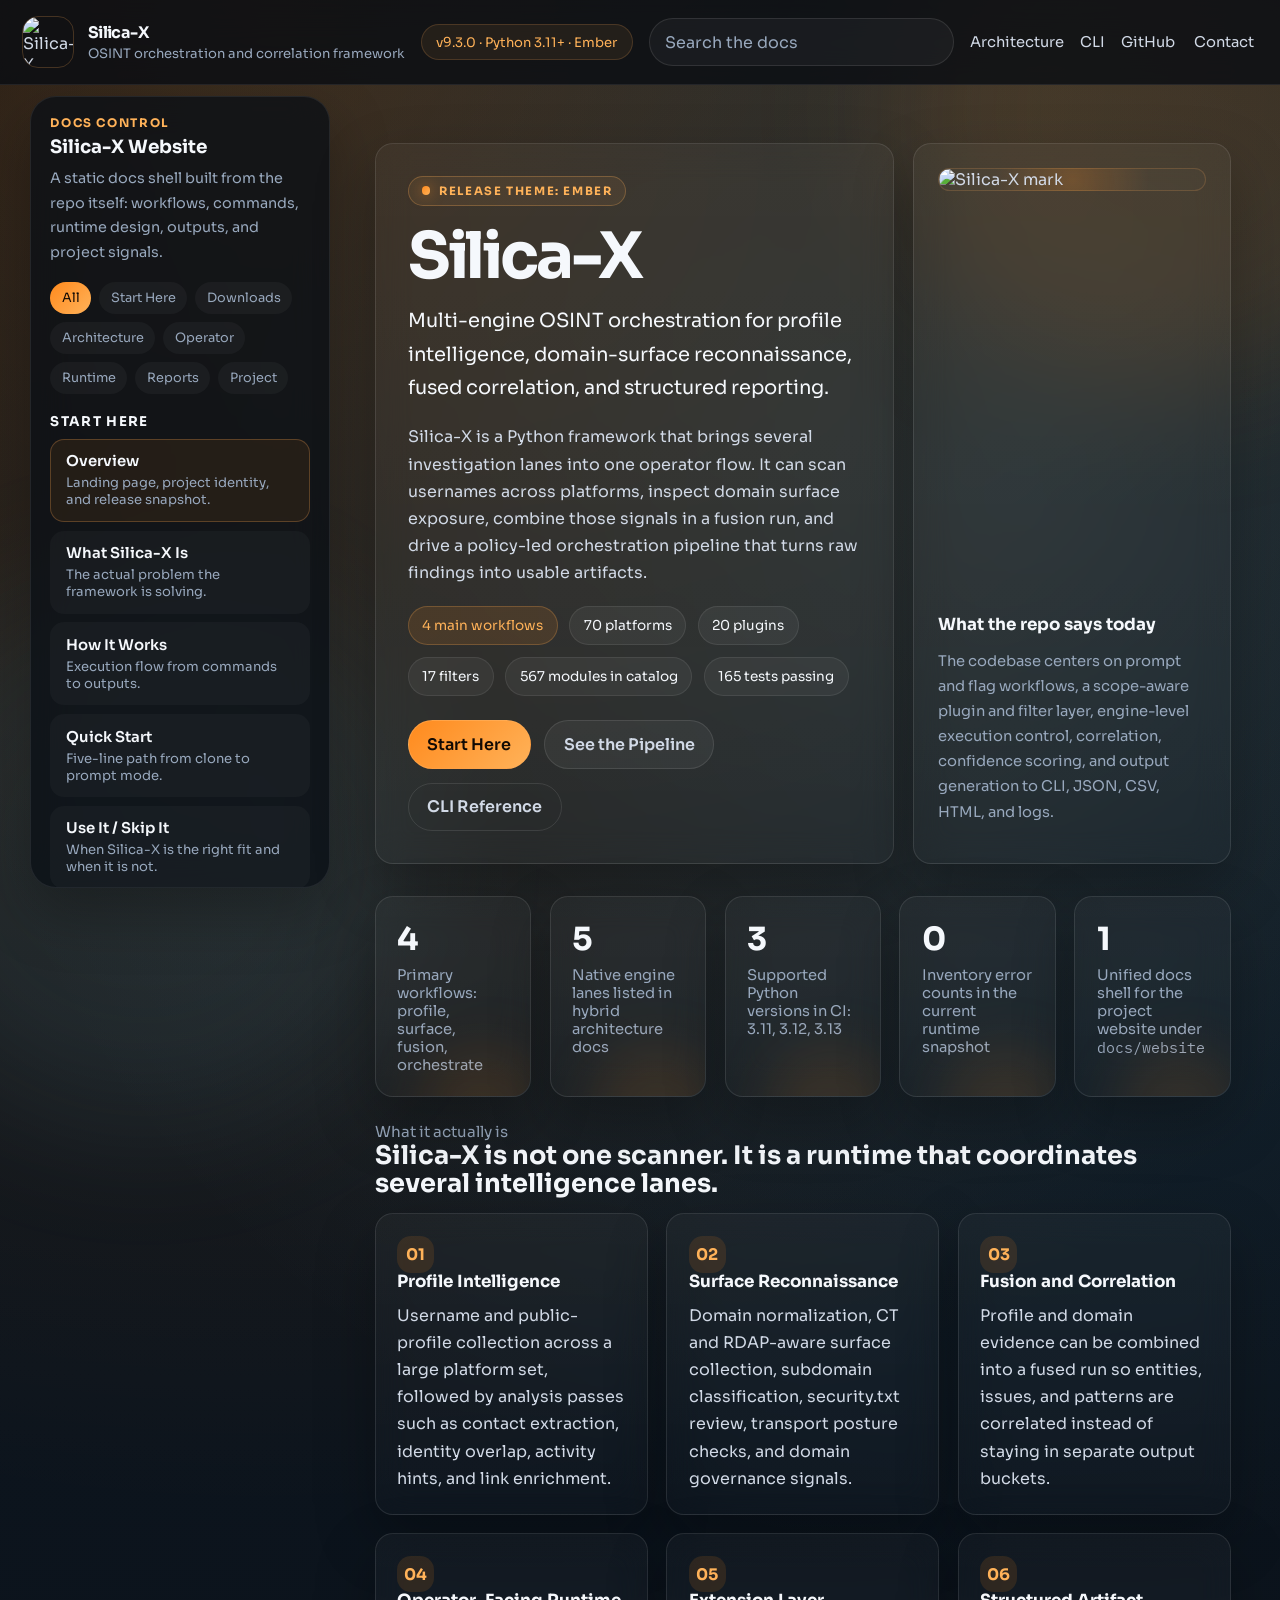
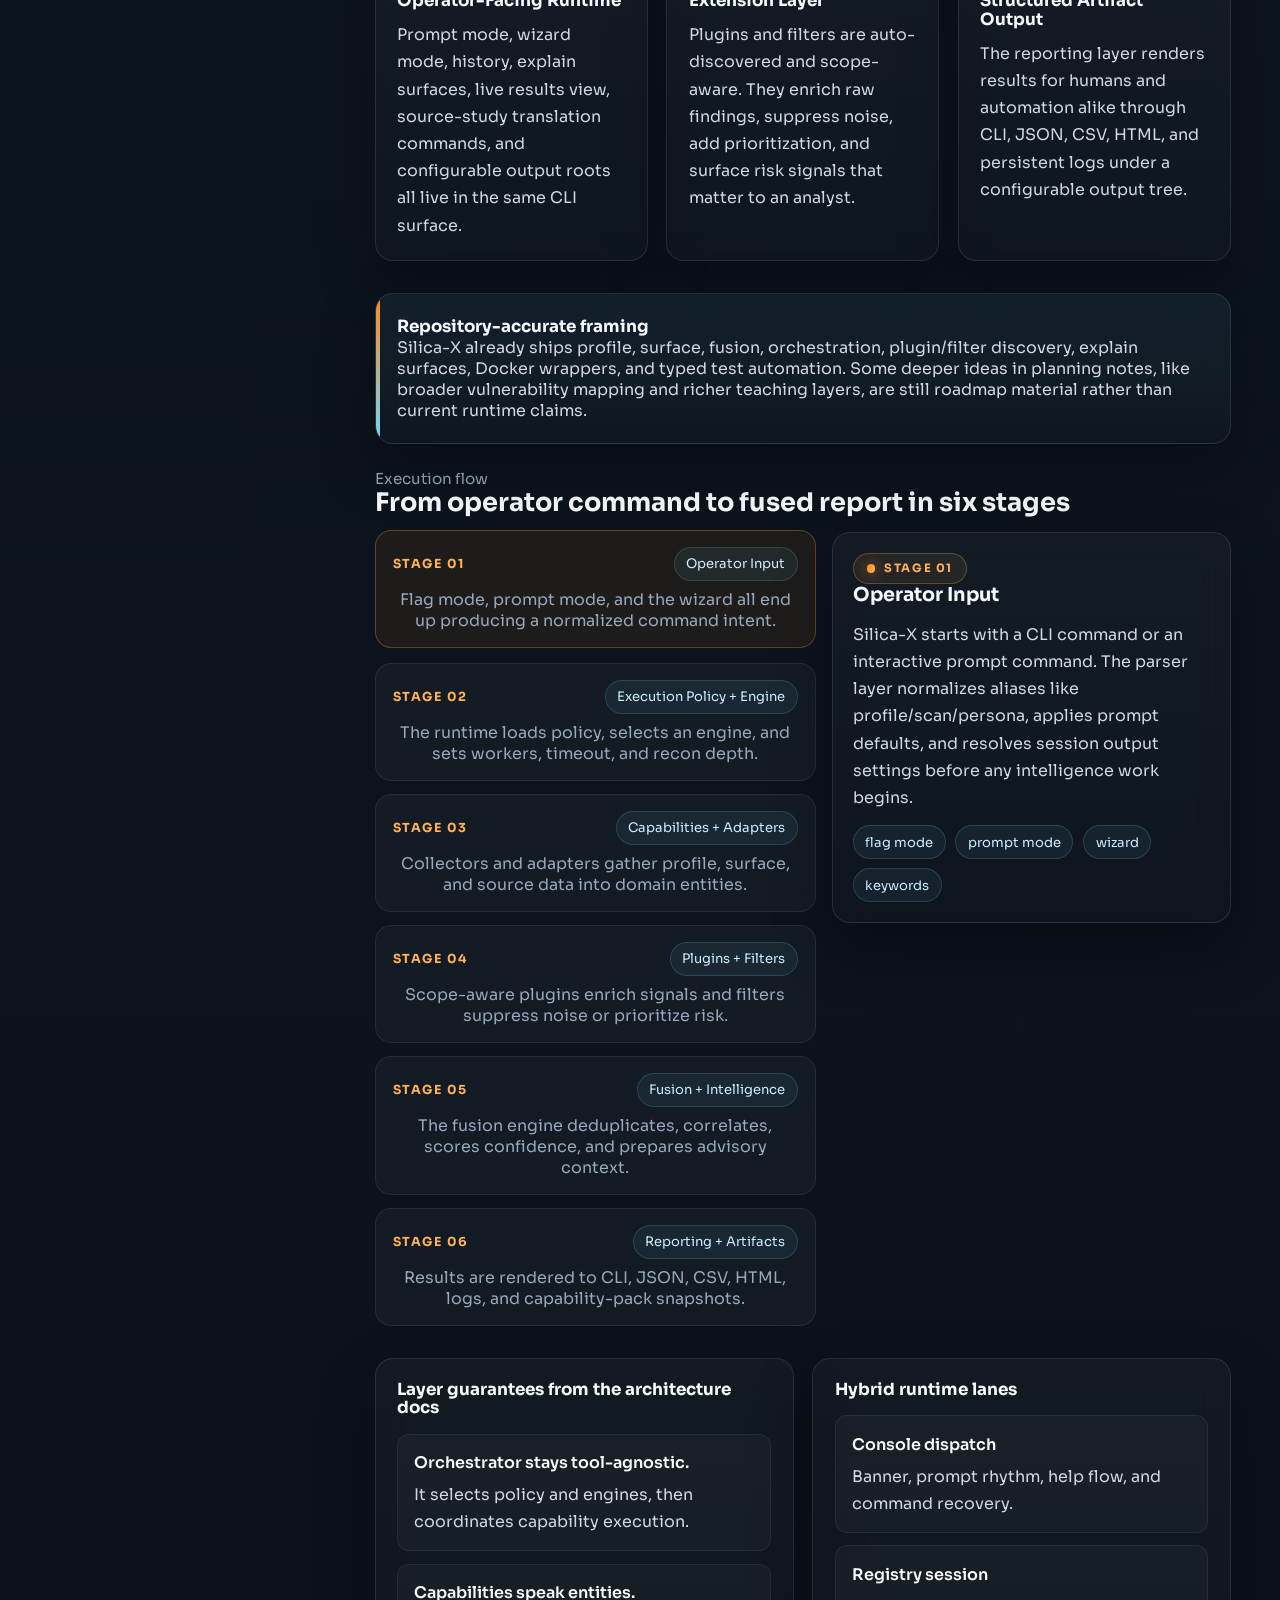
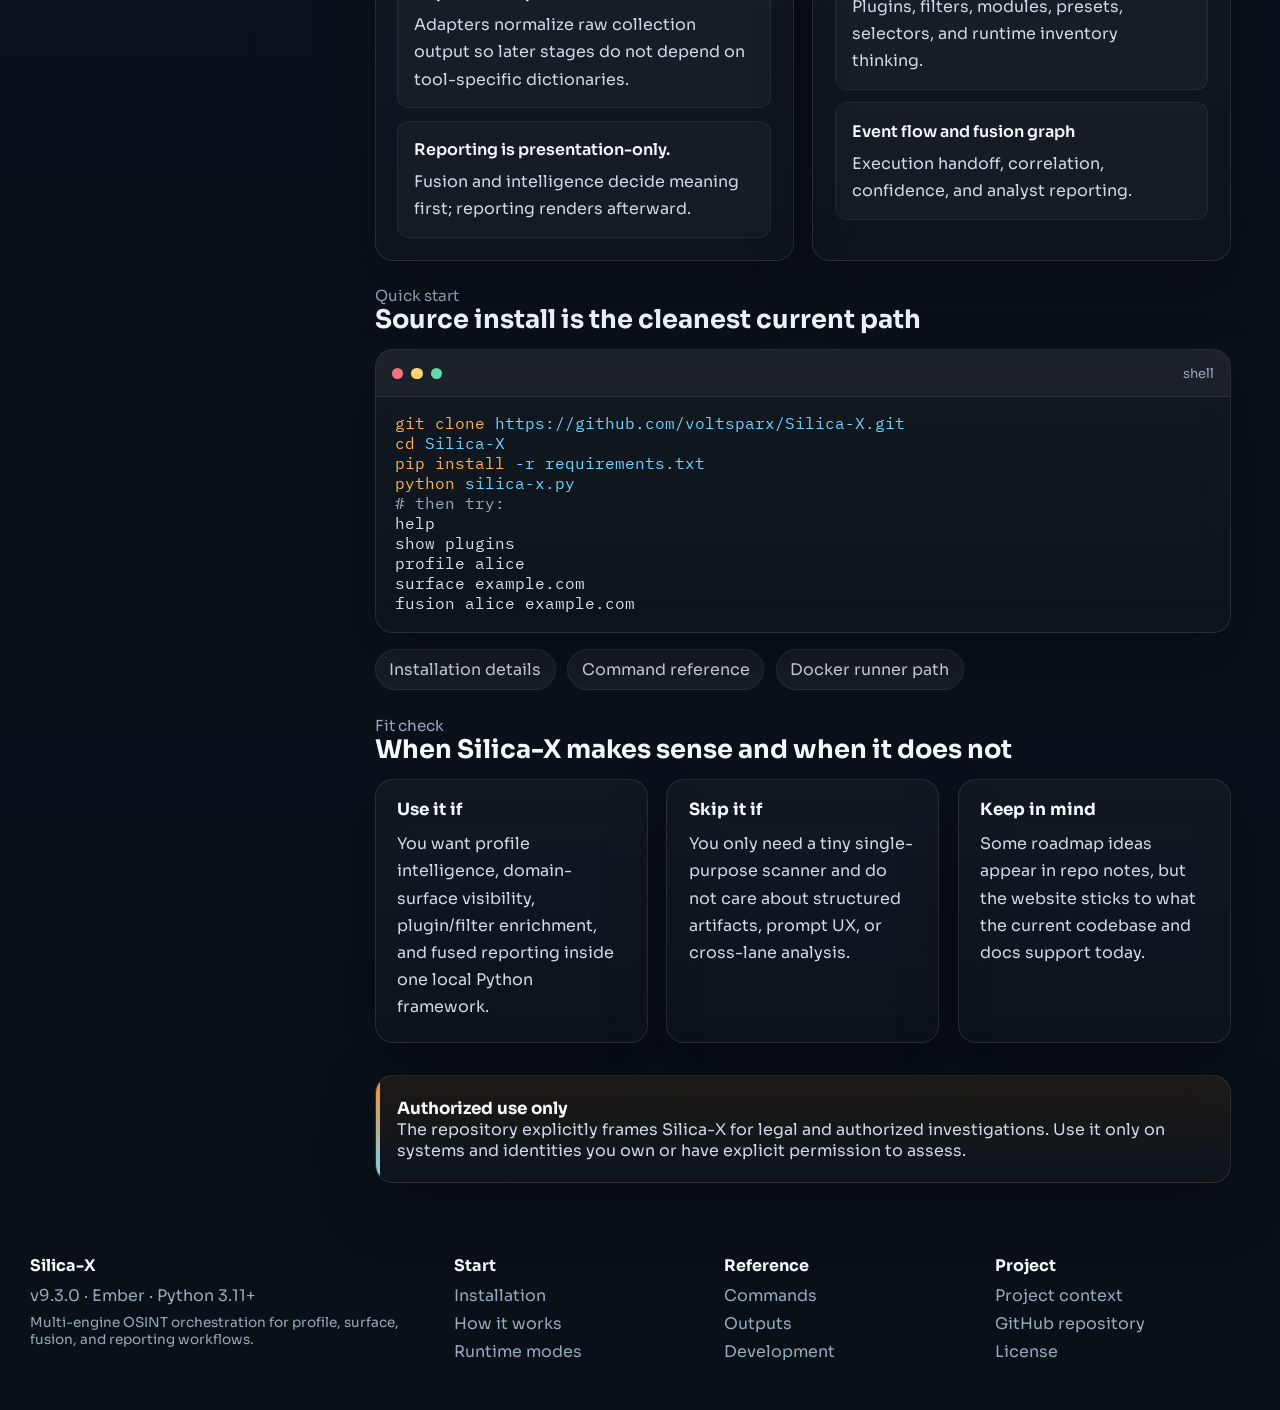
==== docs/website/index.html @ 6cdb83db "the website layout on my local system killling me" ====
<!DOCTYPE html>
<html lang="en">
<head>
<meta charset="UTF-8">
<meta name="viewport" content="width=device-width, initial-scale=1.0">
<title>Overview | Silica-X</title>
<meta name="description" content="Silica-X is a multi-engine OSINT framework for profile intelligence, domain-surface reconnaissance, and fused correlation reporting.">
<link rel="canonical" href="https://voltsparx.github.io/Silica-X/">
<meta property="og:type" content="website">
<meta property="og:site_name" content="Silica-X">
<meta property="og:title" content="Overview | Silica-X">
<meta property="og:description" content="Static project docs for the Silica-X OSINT framework.">
<meta property="og:url" content="https://voltsparx.github.io/Silica-X/">
<meta property="og:image" content="https://raw.githubusercontent.com/voltsparx/Silica-X/main/docs/website/web_assets/media/silica-x-web.png">
<meta name="twitter:card" content="summary_large_image">
<meta name="twitter:title" content="Overview | Silica-X">
<meta name="twitter:description" content="Multi-engine OSINT orchestration for profile, surface, fusion, and orchestration workflows.">
<meta name="twitter:image" content="https://raw.githubusercontent.com/voltsparx/Silica-X/main/docs/website/web_assets/media/silica-x-web.png">
<link rel="preconnect" href="https://fonts.googleapis.com">
<link rel="preconnect" href="https://fonts.gstatic.com" crossorigin>
<link href="https://fonts.googleapis.com/css2?family=IBM+Plex+Mono:wght@400;500;600&family=Sora:wght@400;500;600;700;800&display=swap" rel="stylesheet">
<link rel="stylesheet" href="css/core/base.css">
<link rel="stylesheet" href="css/layout/topbar.css">
<link rel="stylesheet" href="css/layout/sidebar.css">
<link rel="stylesheet" href="css/layout/content.css">
<link rel="stylesheet" href="css/components/workflow.css">
<link rel="stylesheet" href="css/components/modules.css">
<link rel="stylesheet" href="css/components/development.css">
<link rel="stylesheet" href="css/layout/responsive.css">
<link rel="icon" href="web_assets/media/silica-x-favicon.ico" sizes="any">
</head>
<body data-page="index.html" data-default-section="home">
<header id="topbar">
  <a id="topbar-brand" href="index.html">
    <img src="web_assets/media/silica-x-web.png" alt="Silica-X logo">
    <span id="topbar-brand-text">
      <span id="topbar-name">Silica-X</span>
      <span id="topbar-tagline">OSINT orchestration and correlation framework</span>
    </span>
  </a>
  <div id="topbar-version">v9.3.0 · Python 3.11+ · Ember</div>
  <div class="topbar-search">
    <input id="docs-search-input" type="search" placeholder="Search the docs">
    <div id="docs-search-results" class="topbar-search-results" hidden></div>
  </div>
  <div id="topbar-links">
    <a href="workflow.html#pipeline">Architecture</a>
    <a href="cli-reference.html#commands">CLI</a>
    <a href="https://github.com/voltsparx/Silica-X" target="_blank" rel="noreferrer">GitHub</a>
    <div class="contact-wrap">
      <button id="contact-toggle" class="contact-toggle" type="button" aria-expanded="false">Contact</button>
      <div id="contact-popover" class="contact-popover" hidden>
        <a href="mailto:voltsparx@gmail.com">voltsparx@gmail.com</a>
        <a href="https://github.com/voltsparx" target="_blank" rel="noreferrer">github.com/voltsparx</a>
      </div>
    </div>
    <button id="menu-toggle" type="button">Menu</button>
  </div>
</header>

<nav id="sidebar" aria-label="Documentation navigation">
  <div class="sidebar-kicker">Docs Control</div>
  <h2 class="sidebar-title">Silica-X Website</h2>
  <p class="sidebar-note">A static docs shell built from the repo itself: workflows, commands, runtime design, outputs, and project signals.</p>
  <div id="sidebar-tabs" class="sidebar-tabs" role="tablist" aria-label="Documentation groups"></div>
  <div id="sidebar-nav"></div>
</nav>
<button id="sidebar-backdrop" type="button" aria-label="Close navigation"></button>

<main id="main">
  <section id="home" class="page-section section-anchor">
    <div class="hero-grid">
      <article class="hero-card">
        <div class="eyebrow">Release Theme: Ember</div>
        <h1 class="hero-title">Silica-X</h1>
        <p class="hero-subtitle">Multi-engine OSINT orchestration for profile intelligence, domain-surface reconnaissance, fused correlation, and structured reporting.</p>
        <p class="hero-copy">Silica-X is a Python framework that brings several investigation lanes into one operator flow. It can scan usernames across platforms, inspect domain surface exposure, combine those signals in a fusion run, and drive a policy-led orchestration pipeline that turns raw findings into usable artifacts.</p>
        <div class="badge-row">
          <span class="badge is-accent">4 main workflows</span>
          <span class="badge">70 platforms</span>
          <span class="badge">20 plugins</span>
          <span class="badge">17 filters</span>
          <span class="badge">567 modules in catalog</span>
          <span class="badge">165 tests passing</span>
        </div>
        <div class="cta-row">
          <a class="btn btn-primary" href="getting-started.html#install">Start Here</a>
          <a class="btn btn-secondary" href="workflow.html#pipeline">See the Pipeline</a>
          <a class="btn btn-ghost" href="cli-reference.html#commands">CLI Reference</a>
        </div>
      </article>
      <article class="hero-card hero-logo-card">
        <div class="hero-logo-frame">
          <img src="web_assets/media/silica-x-web.png" alt="Silica-X mark">
        </div>
        <div>
          <div class="card-title">What the repo says today</div>
          <p class="hero-logo-note">The codebase centers on prompt and flag workflows, a scope-aware plugin and filter layer, engine-level execution control, correlation, confidence scoring, and output generation to CLI, JSON, CSV, HTML, and logs.</p>
        </div>
      </article>
    </div>

    <div class="stats-grid section-block">
      <article class="metric-card"><span class="metric-value">4</span><span class="metric-label">Primary workflows: profile, surface, fusion, orchestrate</span></article>
      <article class="metric-card"><span class="metric-value">5</span><span class="metric-label">Native engine lanes listed in hybrid architecture docs</span></article>
      <article class="metric-card"><span class="metric-value">3</span><span class="metric-label">Supported Python versions in CI: 3.11, 3.12, 3.13</span></article>
      <article class="metric-card"><span class="metric-value">0</span><span class="metric-label">Inventory error counts in the current runtime snapshot</span></article>
      <article class="metric-card"><span class="metric-value">1</span><span class="metric-label">Unified docs shell for the project website under <span class="mono">docs/website</span></span></article>
    </div>
  </section>

  <section id="core-idea" class="page-section section-anchor">
    <div class="section-head">
      <div>
        <div class="section-kicker">What it actually is</div>
        <h2 class="section-title">Silica-X is not one scanner. It is a runtime that coordinates several intelligence lanes.</h2>
      </div>
    </div>
    <div class="card-grid">
      <article class="card">
        <div class="icon-chip">01</div>
        <h3 class="card-title">Profile Intelligence</h3>
        <div class="card-copy">
          <p>Username and public-profile collection across a large platform set, followed by analysis passes such as contact extraction, identity overlap, activity hints, and link enrichment.</p>
        </div>
      </article>
      <article class="card">
        <div class="icon-chip">02</div>
        <h3 class="card-title">Surface Reconnaissance</h3>
        <div class="card-copy">
          <p>Domain normalization, CT and RDAP-aware surface collection, subdomain classification, security.txt review, transport posture checks, and domain governance signals.</p>
        </div>
      </article>
      <article class="card">
        <div class="icon-chip">03</div>
        <h3 class="card-title">Fusion and Correlation</h3>
        <div class="card-copy">
          <p>Profile and domain evidence can be combined into a fused run so entities, issues, and patterns are correlated instead of staying in separate output buckets.</p>
        </div>
      </article>
      <article class="card">
        <div class="icon-chip">04</div>
        <h3 class="card-title">Operator-Facing Runtime</h3>
        <div class="card-copy">
          <p>Prompt mode, wizard mode, history, explain surfaces, live results view, source-study translation commands, and configurable output roots all live in the same CLI surface.</p>
        </div>
      </article>
      <article class="card">
        <div class="icon-chip">05</div>
        <h3 class="card-title">Extension Layer</h3>
        <div class="card-copy">
          <p>Plugins and filters are auto-discovered and scope-aware. They enrich raw findings, suppress noise, add prioritization, and surface risk signals that matter to an analyst.</p>
        </div>
      </article>
      <article class="card">
        <div class="icon-chip">06</div>
        <h3 class="card-title">Structured Artifact Output</h3>
        <div class="card-copy">
          <p>The reporting layer renders results for humans and automation alike through CLI, JSON, CSV, HTML, and persistent logs under a configurable output tree.</p>
        </div>
      </article>
    </div>
    <div class="callout callout-info section-block">
      <div class="callout-title">Repository-accurate framing</div>
      Silica-X already ships profile, surface, fusion, orchestration, plugin/filter discovery, explain surfaces, Docker wrappers, and typed test automation. Some deeper ideas in planning notes, like broader vulnerability mapping and richer teaching layers, are still roadmap material rather than current runtime claims.
    </div>
  </section>

  <section id="how-it-works" class="page-section section-anchor">
    <div class="section-head">
      <div>
        <div class="section-kicker">Execution flow</div>
        <h2 class="section-title">From operator command to fused report in six stages</h2>
      </div>
    </div>
    <div class="pipeline-grid">
      <div id="home-workflow-rail" class="workflow-rail" aria-label="Silica-X workflow stages"></div>
      <div id="home-workflow-detail"></div>
    </div>
    <div class="grid-2 section-block">
      <article class="panel">
        <h3 class="panel-title">Layer guarantees from the architecture docs</h3>
        <ul class="simple-list">
          <li><span class="list-label">Orchestrator stays tool-agnostic.</span>It selects policy and engines, then coordinates capability execution.</li>
          <li><span class="list-label">Capabilities speak entities.</span>Adapters normalize raw collection output so later stages do not depend on tool-specific dictionaries.</li>
          <li><span class="list-label">Reporting is presentation-only.</span>Fusion and intelligence decide meaning first; reporting renders afterward.</li>
        </ul>
      </article>
      <article class="panel">
        <h3 class="panel-title">Hybrid runtime lanes</h3>
        <ul class="simple-list">
          <li><span class="list-label">Console dispatch</span>Banner, prompt rhythm, help flow, and command recovery.</li>
          <li><span class="list-label">Registry session</span>Plugins, filters, modules, presets, selectors, and runtime inventory thinking.</li>
          <li><span class="list-label">Event flow and fusion graph</span>Execution handoff, correlation, confidence, and analyst reporting.</li>
        </ul>
      </article>
    </div>
  </section>

  <section id="quickstart-30" class="page-section section-anchor">
    <div class="section-head">
      <div>
        <div class="section-kicker">Quick start</div>
        <h2 class="section-title">Source install is the cleanest current path</h2>
      </div>
    </div>
    <article class="code-block">
      <div class="code-head">
        <span class="code-dot"></span>
        <span class="code-dot"></span>
        <span class="code-dot"></span>
        <span class="code-lang">shell</span>
      </div>
      <pre class="code-body"><span class="cmd">git clone</span> <span class="arg">https://github.com/voltsparx/Silica-X.git</span>
<span class="cmd">cd</span> <span class="arg">Silica-X</span>
<span class="cmd">pip install</span> <span class="arg">-r requirements.txt</span>
<span class="cmd">python</span> <span class="arg">silica-x.py</span>
<span class="muted"># then try:</span>
help
show plugins
profile alice
surface example.com
fusion alice example.com</pre>
    </article>
    <div class="section-links">
      <a class="section-link" href="getting-started.html#install">Installation details</a>
      <a class="section-link" href="cli-reference.html#commands">Command reference</a>
      <a class="section-link" href="download.html#download-home">Docker runner path</a>
    </div>
  </section>

  <section id="fit-check" class="page-section section-anchor">
    <div class="section-head">
      <div>
        <div class="section-kicker">Fit check</div>
        <h2 class="section-title">When Silica-X makes sense and when it does not</h2>
      </div>
    </div>
    <div class="grid-3">
      <article class="card">
        <h3 class="card-title">Use it if</h3>
        <div class="card-copy">
          <p>You want profile intelligence, domain-surface visibility, plugin/filter enrichment, and fused reporting inside one local Python framework.</p>
        </div>
      </article>
      <article class="card">
        <h3 class="card-title">Skip it if</h3>
        <div class="card-copy">
          <p>You only need a tiny single-purpose scanner and do not care about structured artifacts, prompt UX, or cross-lane analysis.</p>
        </div>
      </article>
      <article class="card">
        <h3 class="card-title">Keep in mind</h3>
        <div class="card-copy">
          <p>Some roadmap ideas appear in repo notes, but the website sticks to what the current codebase and docs support today.</p>
        </div>
      </article>
    </div>
    <div class="callout callout-warn section-block">
      <div class="callout-title">Authorized use only</div>
      The repository explicitly frames Silica-X for legal and authorized investigations. Use it only on systems and identities you own or have explicit permission to assess.
    </div>
  </section>
</main>

<footer class="footer shell">
  <div class="footer-grid">
    <div>
      <div class="footer-title">Silica-X</div>
      <div>v9.3.0 · Ember · Python 3.11+</div>
      <div class="tiny" style="margin-top: 0.5rem;">Multi-engine OSINT orchestration for profile, surface, fusion, and reporting workflows.</div>
    </div>
    <div>
      <div class="footer-title">Start</div>
      <a class="footer-link" href="getting-started.html#install">Installation</a>
      <a class="footer-link" href="workflow.html#how">How it works</a>
      <a class="footer-link" href="modes.html#prompt-mode">Runtime modes</a>
    </div>
    <div>
      <div class="footer-title">Reference</div>
      <a class="footer-link" href="cli-reference.html#commands">Commands</a>
      <a class="footer-link" href="reporting.html#outputs">Outputs</a>
      <a class="footer-link" href="development.html#development-home">Development</a>
    </div>
    <div>
      <div class="footer-title">Project</div>
      <a class="footer-link" href="project.html#author">Project context</a>
      <a class="footer-link" href="https://github.com/voltsparx/Silica-X" target="_blank" rel="noreferrer">GitHub repository</a>
      <a class="footer-link" href="https://raw.githubusercontent.com/voltsparx/Silica-X/main/LICENSE" target="_blank" rel="noreferrer">License</a>
    </div>
  </div>
</footer>

<script src="js/core/site-data.js"></script>
<script src="js/core/helpers.js"></script>
<script src="js/features/sidebar.js"></script>
<script src="js/features/search.js"></script>
<script src="js/features/workflow-visual.js"></script>
<script src="js/features/development-feed.js"></script>
<script src="js/bootstrap/app.js"></script>
</body>
</html>
---- docs/website/css/core/base.css ----
:root {
  --bg-0: #090d12;
  --bg-1: #0f1620;
  --bg-2: #15212e;
  --bg-3: rgba(21, 33, 46, 0.76);
  --panel: rgba(12, 19, 28, 0.86);
  --panel-strong: rgba(17, 27, 39, 0.96);
  --panel-soft: rgba(255, 255, 255, 0.04);
  --line: rgba(255, 255, 255, 0.1);
  --line-strong: rgba(255, 171, 86, 0.3);
  --text-0: #f5f8fc;
  --text-1: #d1d9e6;
  --text-2: #98a8bd;
  --ember: #ff8a1d;
  --ember-2: #ffb259;
  --cyan: #73d4ff;
  --mint: #67d6a8;
  --rose: #ff8d99;
  --warn: #ffd36f;
  --shadow: 0 24px 60px rgba(0, 0, 0, 0.28);
  --radius-lg: 28px;
  --radius-md: 18px;
  --radius-sm: 12px;
  --site-width: 1220px;
  --sidebar-width: 300px;
  --topbar-height: 84px;
}

* {
  box-sizing: border-box;
}

html {
  scroll-behavior: smooth;
}

body {
  margin: 0;
  min-height: 100vh;
  color: var(--text-1);
  font-family: "Sora", sans-serif;
  background:
    radial-gradient(circle at 20% 0%, rgba(255, 138, 29, 0.2), transparent 32%),
    radial-gradient(circle at 80% 10%, rgba(115, 212, 255, 0.14), transparent 26%),
    linear-gradient(180deg, #091017 0%, #0c141d 30%, #091018 100%);
}

body::before,
body::after {
  content: "";
  position: fixed;
  inset: auto;
  width: 34rem;
  height: 34rem;
  border-radius: 999px;
  filter: blur(70px);
  pointer-events: none;
  z-index: -1;
}

body::before {
  top: -10rem;
  right: -10rem;
  background: rgba(255, 138, 29, 0.13);
}

body::after {
  bottom: -14rem;
  left: -8rem;
  background: rgba(115, 212, 255, 0.08);
}

img {
  max-width: 100%;
  display: block;
}

a {
  color: inherit;
  text-decoration: none;
}

button,
input,
select {
  font: inherit;
}

button {
  border: 0;
  cursor: pointer;
}

main {
  display: block;
}

h1,
h2,
h3,
h4 {
  margin: 0;
  color: var(--text-0);
  line-height: 1.1;
}

p,
li {
  line-height: 1.7;
}

code,
pre,
.mono {
  font-family: "IBM Plex Mono", monospace;
}

.shell {
  max-width: var(--site-width);
  margin: 0 auto;
}

.page {
  max-width: 900px;
}

.eyebrow {
  display: inline-flex;
  align-items: center;
  gap: 0.55rem;
  padding: 0.45rem 0.8rem;
  border-radius: 999px;
  border: 1px solid rgba(255, 171, 86, 0.28);
  background: rgba(255, 171, 86, 0.08);
  color: var(--ember-2);
  letter-spacing: 0.14em;
  font-size: 0.72rem;
  font-weight: 700;
  text-transform: uppercase;
}

.eyebrow::before {
  content: "";
  width: 0.55rem;
  height: 0.55rem;
  border-radius: 999px;
  background: linear-gradient(135deg, var(--ember), var(--ember-2));
  box-shadow: 0 0 14px rgba(255, 138, 29, 0.65);
}

.hero-card,
.panel,
.card,
.callout,
.code-block,
.table-card,
.stage-detail,
.feed-card,
.metric-card,
.download-card {
  background: linear-gradient(180deg, rgba(255, 255, 255, 0.035), rgba(255, 255, 255, 0.015));
  border: 1px solid var(--line);
  border-radius: var(--radius-md);
  box-shadow: var(--shadow);
  backdrop-filter: blur(16px);
}

.hero-grid,
.grid-2,
.grid-3,
.stats-grid,
.card-grid,
.metric-grid,
.download-grid,
.link-grid,
.command-grid,
.mode-grid {
  display: grid;
  gap: 1.15rem;
}

.hero-grid {
  grid-template-columns: minmax(0, 1.55fr) minmax(280px, 0.95fr);
}

.grid-2 {
  grid-template-columns: repeat(2, minmax(0, 1fr));
}

.grid-3,
.card-grid,
.metric-grid,
.download-grid,
.link-grid,
.command-grid,
.mode-grid {
  grid-template-columns: repeat(3, minmax(0, 1fr));
}

.section-block {
  margin-top: 2rem;
}

.section-head {
  display: flex;
  align-items: center;
  justify-content: space-between;
  gap: 1rem;
  margin-bottom: 1rem;
}

.section-title {
  font-size: clamp(1.35rem, 2vw, 1.9rem);
}

.section-kicker {
  color: var(--text-2);
  font-size: 0.95rem;
}

.hero-card {
  padding: 2rem;
}

.hero-title {
  margin-top: 1rem;
  font-size: clamp(2.6rem, 5vw, 4.6rem);
  letter-spacing: -0.05em;
}

.hero-subtitle {
  margin-top: 0.75rem;
  color: var(--text-0);
  font-size: clamp(1rem, 1.8vw, 1.22rem);
}

.hero-copy {
  margin-top: 1rem;
  max-width: 64ch;
  color: var(--text-1);
}

.hero-logo-card {
  padding: 1.5rem;
  display: flex;
  flex-direction: column;
  justify-content: space-between;
  gap: 1rem;
  min-height: 100%;
}

.hero-logo-frame {
  border-radius: calc(var(--radius-md) - 4px);
  overflow: hidden;
  border: 1px solid rgba(255, 171, 86, 0.18);
  background: radial-gradient(circle at center, rgba(255, 138, 29, 0.2), transparent 58%), rgba(255, 255, 255, 0.02);
}

.hero-logo-note {
  color: var(--text-2);
  font-size: 0.92rem;
}

.badge-row {
  display: flex;
  flex-wrap: wrap;
  gap: 0.7rem;
  margin-top: 1.2rem;
}

.badge {
  padding: 0.65rem 0.85rem;
  border-radius: 999px;
  background: rgba(255, 255, 255, 0.05);
  border: 1px solid rgba(255, 255, 255, 0.08);
  color: var(--text-0);
  font-size: 0.85rem;
}

.badge.is-accent {
  background: rgba(255, 138, 29, 0.12);
  border-color: rgba(255, 171, 86, 0.24);
  color: var(--ember-2);
}

.cta-row {
  display: flex;
  flex-wrap: wrap;
  gap: 0.85rem;
  margin-top: 1.5rem;
}

.btn {
  display: inline-flex;
  align-items: center;
  justify-content: center;
  gap: 0.55rem;
  min-height: 46px;
  padding: 0.8rem 1.15rem;
  border-radius: 999px;
  border: 1px solid var(--line);
  font-weight: 600;
  transition: transform 160ms ease, border-color 160ms ease, background 160ms ease;
}

.btn:hover,
.btn:focus-visible {
  transform: translateY(-1px);
  border-color: rgba(255, 171, 86, 0.38);
}

.btn-primary {
  color: #120a04;
  background: linear-gradient(135deg, var(--ember), var(--ember-2));
  border-color: rgba(255, 171, 86, 0.55);
}

.btn-secondary {
  background: rgba(255, 255, 255, 0.05);
}

.btn-ghost {
  background: transparent;
}

.panel,
.card,
.callout,
.feed-card,
.metric-card,
.download-card,
.table-card {
  padding: 1.35rem;
}

.stats-grid {
  grid-template-columns: repeat(5, minmax(0, 1fr));
}

.metric-card {
  position: relative;
  overflow: hidden;
}

.metric-card::after {
  content: "";
  position: absolute;
  inset: auto -10% -40% auto;
  width: 8rem;
  height: 8rem;
  border-radius: 999px;
  background: rgba(255, 138, 29, 0.12);
  filter: blur(28px);
}

.metric-value {
  font-size: 2rem;
  color: var(--text-0);
  font-weight: 700;
}

.metric-label {
  display: block;
  margin-top: 0.45rem;
  color: var(--text-2);
  font-size: 0.92rem;
}

.card-title,
.panel-title,
.callout-title {
  color: var(--text-0);
  font-size: 1.05rem;
  font-weight: 700;
}

.card-copy,
.panel-copy {
  margin-top: 0.65rem;
}

.card-copy p:first-child,
.panel-copy p:first-child {
  margin-top: 0;
}

.panel-copy p:last-child,
.card-copy p:last-child {
  margin-bottom: 0;
}

.callout {
  position: relative;
  overflow: hidden;
}

.callout::before {
  content: "";
  position: absolute;
  inset: 0 auto 0 0;
  width: 4px;
  background: linear-gradient(180deg, var(--ember), var(--cyan));
}

.callout-info {
  background: linear-gradient(180deg, rgba(115, 212, 255, 0.08), rgba(255, 255, 255, 0.02));
}

.callout-warn {
  background: linear-gradient(180deg, rgba(255, 138, 29, 0.09), rgba(255, 255, 255, 0.02));
}

.callout-danger {
  background: linear-gradient(180deg, rgba(255, 141, 153, 0.08), rgba(255, 255, 255, 0.02));
}

.mini-list,
.timeline-list,
.stack-list,
.signal-list,
.simple-list {
  display: grid;
  gap: 0.8rem;
  padding: 0;
  margin: 1rem 0 0;
  list-style: none;
}

.mini-list li,
.timeline-list li,
.stack-list li,
.signal-list li,
.simple-list li {
  padding: 0.9rem 1rem;
  border-radius: var(--radius-sm);
  background: rgba(255, 255, 255, 0.03);
  border: 1px solid rgba(255, 255, 255, 0.06);
}

.list-label {
  display: block;
  color: var(--text-0);
  font-weight: 600;
  margin-bottom: 0.3rem;
}

.table-card table {
  width: 100%;
  border-collapse: collapse;
  font-size: 0.95rem;
}

.table-card thead th {
  text-align: left;
  color: var(--text-0);
  font-size: 0.78rem;
  text-transform: uppercase;
  letter-spacing: 0.08em;
  padding: 0 0 0.9rem;
}

.table-card tbody td {
  padding: 0.9rem 0;
  border-top: 1px solid rgba(255, 255, 255, 0.08);
  vertical-align: top;
}

.code-block {
  overflow: hidden;
  padding: 0;
}

.code-head {
  display: flex;
  align-items: center;
  gap: 0.5rem;
  padding: 0.9rem 1rem;
  border-bottom: 1px solid rgba(255, 255, 255, 0.08);
  background: rgba(255, 255, 255, 0.04);
}

.code-dot {
  width: 0.72rem;
  height: 0.72rem;
  border-radius: 999px;
  background: rgba(255, 255, 255, 0.16);
}

.code-dot:nth-child(1) {
  background: #ff6f7d;
}

.code-dot:nth-child(2) {
  background: #ffd36f;
}

.code-dot:nth-child(3) {
  background: #67d6a8;
}

.code-lang {
  margin-left: auto;
  color: var(--text-2);
  font-size: 0.82rem;
}

.code-body {
  margin: 0;
  padding: 1rem 1.2rem 1.2rem;
  overflow-x: auto;
  color: #d9e3ef;
}

.code-body .cmd {
  color: var(--ember-2);
}

.code-body .arg {
  color: var(--cyan);
}

.code-body .muted {
  color: var(--text-2);
}

.pill-row {
  display: flex;
  flex-wrap: wrap;
  gap: 0.55rem;
  margin-top: 1rem;
}

.pill {
  padding: 0.45rem 0.72rem;
  border-radius: 999px;
  border: 1px solid rgba(115, 212, 255, 0.18);
  background: rgba(115, 212, 255, 0.07);
  color: #cbefff;
  font-size: 0.82rem;
}

.split-note {
  display: grid;
  grid-template-columns: 1fr auto;
  gap: 1rem;
  align-items: center;
}

.muted {
  color: var(--text-2);
}

.tiny {
  font-size: 0.85rem;
}

.status-positive {
  color: var(--mint);
}

.status-warn {
  color: var(--warn);
}

.status-danger {
  color: var(--rose);
}

.footer {
  padding: 1.5rem 0 3rem;
  color: var(--text-2);
}

.footer-grid {
  display: grid;
  gap: 1rem;
  grid-template-columns: 1.6fr 1fr 1fr 1fr;
}

.footer-title {
  color: var(--text-0);
  font-weight: 700;
  margin-bottom: 0.55rem;
}

.footer-link {
  display: block;
  margin-top: 0.45rem;
}

.empty-state {
  padding: 1rem;
  border-radius: var(--radius-sm);
  border: 1px dashed rgba(255, 255, 255, 0.16);
  color: var(--text-2);
}
---- docs/website/css/layout/topbar.css ----
#topbar {
  position: sticky;
  top: 0;
  z-index: 50;
  display: grid;
  grid-template-columns: auto auto minmax(220px, 1fr) auto;
  align-items: center;
  gap: 1rem;
  min-height: var(--topbar-height);
  padding: 1rem 1.4rem;
  background: rgba(8, 12, 18, 0.78);
  border-bottom: 1px solid rgba(255, 255, 255, 0.08);
  backdrop-filter: blur(20px);
}

#topbar-brand {
  display: inline-flex;
  align-items: center;
  gap: 0.85rem;
  min-width: 0;
}

#topbar-brand img {
  width: 52px;
  height: 52px;
  object-fit: cover;
  border-radius: 16px;
  border: 1px solid rgba(255, 171, 86, 0.22);
}

#topbar-brand-text {
  display: flex;
  flex-direction: column;
  gap: 0.15rem;
}

#topbar-name {
  color: var(--text-0);
  font-weight: 700;
  letter-spacing: -0.04em;
}

#topbar-tagline {
  color: var(--text-2);
  font-size: 0.82rem;
}

#topbar-version {
  justify-self: start;
  padding: 0.55rem 0.9rem;
  border-radius: 999px;
  border: 1px solid rgba(255, 171, 86, 0.18);
  background: rgba(255, 171, 86, 0.08);
  color: var(--ember-2);
  font-size: 0.82rem;
  white-space: nowrap;
}

#topbar-links {
  display: flex;
  align-items: center;
  justify-content: flex-end;
  gap: 1rem;
  min-width: 0;
}

#topbar-links > a,
.contact-toggle {
  color: var(--text-1);
  font-size: 0.92rem;
}

.contact-wrap {
  position: relative;
}

.contact-toggle {
  padding: 0.35rem 0.2rem;
  background: transparent;
}

.contact-popover {
  position: absolute;
  top: calc(100% + 0.7rem);
  right: 0;
  display: grid;
  gap: 0.4rem;
  min-width: 230px;
  padding: 0.9rem;
  border-radius: 14px;
  border: 1px solid rgba(255, 255, 255, 0.08);
  background: rgba(12, 19, 28, 0.96);
  box-shadow: var(--shadow);
}

.contact-popover[hidden] {
  display: none;
}

.contact-popover a,
.contact-popover span {
  color: var(--text-1);
  font-size: 0.9rem;
}

.topbar-search {
  position: relative;
  max-width: 360px;
  width: 100%;
}

.topbar-search input {
  width: 100%;
  min-height: 46px;
  padding: 0.8rem 0.95rem;
  border-radius: 999px;
  border: 1px solid rgba(255, 255, 255, 0.1);
  background: rgba(255, 255, 255, 0.04);
  color: var(--text-0);
}

.topbar-search input::placeholder {
  color: var(--text-2);
}

.topbar-search-results {
  position: absolute;
  top: calc(100% + 0.65rem);
  left: 0;
  right: 0;
  display: grid;
  gap: 0.5rem;
  padding: 0.75rem;
  border-radius: 18px;
  background: rgba(10, 15, 22, 0.98);
  border: 1px solid rgba(255, 255, 255, 0.09);
  box-shadow: var(--shadow);
}

.topbar-search-results[hidden] {
  display: none;
}

.search-result {
  display: block;
  padding: 0.8rem 0.9rem;
  border-radius: 12px;
  border: 1px solid transparent;
  background: rgba(255, 255, 255, 0.03);
}

.search-result:hover,
.search-result:focus-visible {
  border-color: rgba(255, 171, 86, 0.24);
}

.search-result-title {
  display: block;
  color: var(--text-0);
  font-weight: 600;
}

.search-result-meta {
  display: block;
  margin-top: 0.22rem;
  color: var(--text-2);
  font-size: 0.82rem;
}

#menu-toggle {
  display: none;
  padding: 0.75rem 0.95rem;
  border-radius: 999px;
  background: rgba(255, 255, 255, 0.06);
  color: var(--text-0);
}
---- docs/website/css/layout/sidebar.css ----
#sidebar {
  position: fixed;
  top: calc(var(--topbar-height) + 12px);
  left: max(1rem, calc((100vw - var(--site-width)) / 2));
  width: var(--sidebar-width);
  max-height: calc(100vh - var(--topbar-height) - 24px);
  overflow: auto;
  padding: 1.2rem;
  border: 1px solid rgba(255, 255, 255, 0.08);
  border-radius: 26px;
  background: rgba(10, 15, 22, 0.76);
  backdrop-filter: blur(18px);
  box-shadow: var(--shadow);
}

.sidebar-kicker {
  color: var(--ember-2);
  font-size: 0.74rem;
  font-weight: 700;
  text-transform: uppercase;
  letter-spacing: 0.14em;
}

.sidebar-title {
  margin-top: 0.4rem;
  color: var(--text-0);
  font-size: 1.15rem;
}

.sidebar-note {
  margin: 0.6rem 0 0;
  color: var(--text-2);
  font-size: 0.9rem;
}

.sidebar-tabs {
  display: flex;
  flex-wrap: wrap;
  gap: 0.5rem;
  margin-top: 1.1rem;
}

.sidebar-tab {
  padding: 0.5rem 0.72rem;
  border-radius: 999px;
  background: rgba(255, 255, 255, 0.04);
  color: var(--text-2);
  font-size: 0.8rem;
}

.sidebar-tab.is-active {
  color: #120a04;
  background: linear-gradient(135deg, var(--ember), var(--ember-2));
}

#sidebar-nav {
  display: grid;
  gap: 1rem;
  margin-top: 1.2rem;
}

.sidebar-group {
  display: grid;
  gap: 0.55rem;
}

.sidebar-group-title {
  color: var(--text-0);
  font-size: 0.84rem;
  font-weight: 700;
  text-transform: uppercase;
  letter-spacing: 0.1em;
}

.sidebar-link {
  display: block;
  padding: 0.78rem 0.9rem;
  border-radius: 14px;
  border: 1px solid transparent;
  background: rgba(255, 255, 255, 0.03);
}

.sidebar-link:hover,
.sidebar-link:focus-visible {
  border-color: rgba(255, 171, 86, 0.2);
}

.sidebar-link.is-current {
  border-color: rgba(255, 171, 86, 0.26);
  background: rgba(255, 138, 29, 0.08);
}

.sidebar-link-title {
  display: block;
  color: var(--text-0);
  font-size: 0.93rem;
  font-weight: 600;
}

.sidebar-link-hint {
  display: block;
  margin-top: 0.25rem;
  color: var(--text-2);
  font-size: 0.82rem;
}

#sidebar-backdrop {
  display: none;
  position: fixed;
  inset: 0;
  z-index: 44;
  background: rgba(5, 8, 12, 0.56);
}

body.nav-open #sidebar {
  transform: translateX(0);
}

body.nav-open #sidebar-backdrop {
  display: block;
}
---- docs/website/css/layout/content.css ----
#main {
  max-width: var(--site-width);
  margin: 0 auto;
  padding: 2rem 1.2rem 3rem calc(var(--sidebar-width) + 2.8rem);
}

.page-intro {
  margin-bottom: 2rem;
}

.page-title {
  margin-top: 1rem;
  font-size: clamp(2rem, 4vw, 3.3rem);
  letter-spacing: -0.05em;
}

.page-copy {
  max-width: 72ch;
  margin-top: 0.9rem;
}

.page-section {
  margin-top: 1.6rem;
}

.section-anchor {
  scroll-margin-top: 112px;
}

.card-grid .card,
.mode-grid .card,
.command-grid .card,
.link-grid .card,
.download-grid .download-card {
  min-height: 100%;
}

.icon-chip {
  display: inline-flex;
  align-items: center;
  justify-content: center;
  width: 2.3rem;
  height: 2.3rem;
  border-radius: 14px;
  background: rgba(255, 138, 29, 0.12);
  color: var(--ember-2);
  font-weight: 700;
}

.stack-grid {
  display: grid;
  gap: 1rem;
}

.stack-card {
  position: relative;
  padding: 1.15rem 1.2rem 1.15rem 1.4rem;
  border-radius: 18px;
  border: 1px solid rgba(255, 255, 255, 0.08);
  background: rgba(255, 255, 255, 0.03);
}

.stack-card::before {
  content: "";
  position: absolute;
  top: 1rem;
  bottom: 1rem;
  left: 0.85rem;
  width: 2px;
  border-radius: 999px;
  background: linear-gradient(180deg, var(--ember), rgba(115, 212, 255, 0.65));
}

.stack-card h3 {
  font-size: 1rem;
}

.stack-card p {
  margin-bottom: 0;
}

.shell-frame {
  position: relative;
  overflow: hidden;
}

.split-feature {
  display: grid;
  grid-template-columns: 1.25fr 0.95fr;
  gap: 1rem;
}

.quote-card {
  padding: 1.35rem 1.45rem;
  border-radius: var(--radius-md);
  border: 1px solid rgba(255, 255, 255, 0.08);
  background: linear-gradient(135deg, rgba(255, 138, 29, 0.12), rgba(115, 212, 255, 0.06));
}

.quote-card blockquote {
  margin: 0;
  color: var(--text-0);
  font-size: 1.1rem;
  line-height: 1.6;
}

.quote-card cite {
  display: block;
  margin-top: 0.8rem;
  color: var(--text-2);
  font-style: normal;
}

.directory-tree {
  display: grid;
  gap: 0.55rem;
  margin-top: 1rem;
}

.directory-row {
  display: grid;
  grid-template-columns: minmax(120px, 0.8fr) minmax(0, 1fr);
  gap: 1rem;
  padding: 0.85rem 0.9rem;
  border-radius: 14px;
  background: rgba(255, 255, 255, 0.03);
  border: 1px solid rgba(255, 255, 255, 0.06);
}

.directory-name {
  color: var(--text-0);
  font-weight: 600;
}

.section-links {
  display: flex;
  flex-wrap: wrap;
  gap: 0.7rem;
  margin-top: 1rem;
}

.section-link {
  padding: 0.55rem 0.85rem;
  border-radius: 999px;
  background: rgba(255, 255, 255, 0.05);
  border: 1px solid rgba(255, 255, 255, 0.08);
}

.alert-inline {
  display: inline-flex;
  align-items: center;
  gap: 0.45rem;
  color: var(--warn);
  font-size: 0.88rem;
}
---- docs/website/css/components/workflow.css ----
.workflow-rail {
  display: grid;
  gap: 0.8rem;
}

.workflow-stage {
  position: relative;
  padding: 1rem 1.05rem;
  border-radius: 16px;
  border: 1px solid rgba(255, 255, 255, 0.08);
  background: rgba(255, 255, 255, 0.035);
  transition: transform 160ms ease, border-color 160ms ease, background 160ms ease;
}

.workflow-stage:hover,
.workflow-stage:focus-visible,
.workflow-stage.is-active {
  transform: translateY(-2px);
  border-color: rgba(255, 171, 86, 0.28);
  background: rgba(255, 138, 29, 0.08);
}

.workflow-stage-top {
  display: flex;
  align-items: center;
  justify-content: space-between;
  gap: 1rem;
}

.workflow-stage-index {
  color: var(--ember-2);
  font-size: 0.78rem;
  font-weight: 700;
  text-transform: uppercase;
  letter-spacing: 0.12em;
}

.workflow-stage-title {
  color: var(--text-0);
  font-weight: 700;
}

.workflow-stage-summary {
  margin-top: 0.55rem;
  color: var(--text-2);
}

.stage-detail {
  padding: 1.25rem;
}

.stage-detail h3 {
  font-size: 1.2rem;
}

.stage-detail p {
  margin-bottom: 0;
}

.stage-detail-meta {
  display: flex;
  flex-wrap: wrap;
  gap: 0.6rem;
  margin-top: 0.9rem;
}

.stage-detail-meta .pill {
  margin-top: 0;
}

.pipeline-grid {
  display: grid;
  grid-template-columns: 1.05fr 0.95fr;
  gap: 1rem;
}
---- docs/website/css/components/modules.css ----
.command-card-head,
.mode-card-head,
.download-card-head {
  display: flex;
  align-items: center;
  gap: 0.8rem;
}

.command-name,
.mode-name,
.download-name {
  color: var(--text-0);
  font-size: 1rem;
  font-weight: 700;
}

.command-aliases {
  margin-top: 0.7rem;
  color: var(--text-2);
  font-size: 0.88rem;
}

.command-snippet,
.download-snippet {
  margin-top: 0.9rem;
  padding: 0.85rem 0.9rem;
  border-radius: 14px;
  background: rgba(8, 12, 18, 0.72);
  border: 1px solid rgba(255, 255, 255, 0.06);
  overflow-x: auto;
}

.table-mini {
  display: grid;
  gap: 0.8rem;
}

.table-mini-row {
  display: grid;
  grid-template-columns: minmax(120px, 0.9fr) minmax(0, 1fr);
  gap: 1rem;
  padding: 0.8rem 0.9rem;
  border-radius: 14px;
  background: rgba(255, 255, 255, 0.03);
  border: 1px solid rgba(255, 255, 255, 0.06);
}

.table-mini-key {
  color: var(--text-0);
  font-weight: 600;
}

.roadmap-strip {
  display: flex;
  flex-wrap: wrap;
  gap: 0.75rem;
}

.roadmap-pill {
  padding: 0.7rem 0.9rem;
  border-radius: 14px;
  border: 1px solid rgba(255, 255, 255, 0.08);
  background: rgba(255, 255, 255, 0.04);
}
---- docs/website/css/components/development.css ----
.dev-status-grid {
  display: grid;
  grid-template-columns: repeat(4, minmax(0, 1fr));
  gap: 1rem;
}

.dev-status-item {
  padding: 1rem;
  border-radius: 16px;
  border: 1px solid rgba(255, 255, 255, 0.08);
  background: rgba(255, 255, 255, 0.03);
}

.dev-status-label {
  display: block;
  color: var(--text-2);
  font-size: 0.84rem;
}

.dev-status-value {
  display: block;
  margin-top: 0.4rem;
  color: var(--text-0);
  font-size: 1.2rem;
  font-weight: 700;
}

.feed-list {
  display: grid;
  gap: 0.75rem;
  margin-top: 1rem;
}

.feed-item {
  padding: 0.95rem 1rem;
  border-radius: 14px;
  border: 1px solid rgba(255, 255, 255, 0.08);
  background: rgba(255, 255, 255, 0.03);
}

.feed-item a {
  color: var(--text-0);
}

.feed-meta {
  margin-top: 0.3rem;
  color: var(--text-2);
  font-size: 0.84rem;
}
---- docs/website/css/layout/responsive.css ----
@media (max-width: 1220px) {
  .stats-grid,
  .dev-status-grid {
    grid-template-columns: repeat(3, minmax(0, 1fr));
  }

  .grid-3,
  .card-grid,
  .metric-grid,
  .download-grid,
  .link-grid,
  .command-grid,
  .mode-grid {
    grid-template-columns: repeat(2, minmax(0, 1fr));
  }
}

@media (max-width: 1080px) {
  #topbar {
    grid-template-columns: auto 1fr auto;
  }

  #topbar-version {
    display: none;
  }

  #topbar-links > a,
  #topbar-links .contact-wrap {
    display: none;
  }

  #menu-toggle {
    display: inline-flex;
  }

  #sidebar {
    z-index: 45;
    left: 1rem;
    width: min(84vw, 320px);
    transform: translateX(calc(-100% - 2rem));
    transition: transform 200ms ease;
  }

  #main {
    padding-left: 1.2rem;
  }
}

@media (max-width: 900px) {
  .hero-grid,
  .grid-2,
  .split-feature,
  .pipeline-grid {
    grid-template-columns: 1fr;
  }

  .footer-grid,
  .stats-grid,
  .dev-status-grid,
  .grid-3,
  .card-grid,
  .metric-grid,
  .download-grid,
  .link-grid,
  .command-grid,
  .mode-grid {
    grid-template-columns: 1fr;
  }
}

@media (max-width: 720px) {
  #topbar {
    grid-template-columns: 1fr auto;
    gap: 0.85rem;
  }

  .topbar-search {
    grid-column: 1 / -1;
    max-width: none;
  }

  .hero-card,
  .panel,
  .card,
  .callout,
  .table-card,
  .stage-detail,
  .feed-card,
  .metric-card,
  .download-card {
    padding: 1.1rem;
  }

  .directory-row,
  .table-mini-row {
    grid-template-columns: 1fr;
    gap: 0.45rem;
  }

  .cta-row,
  .section-links {
    flex-direction: column;
  }
}
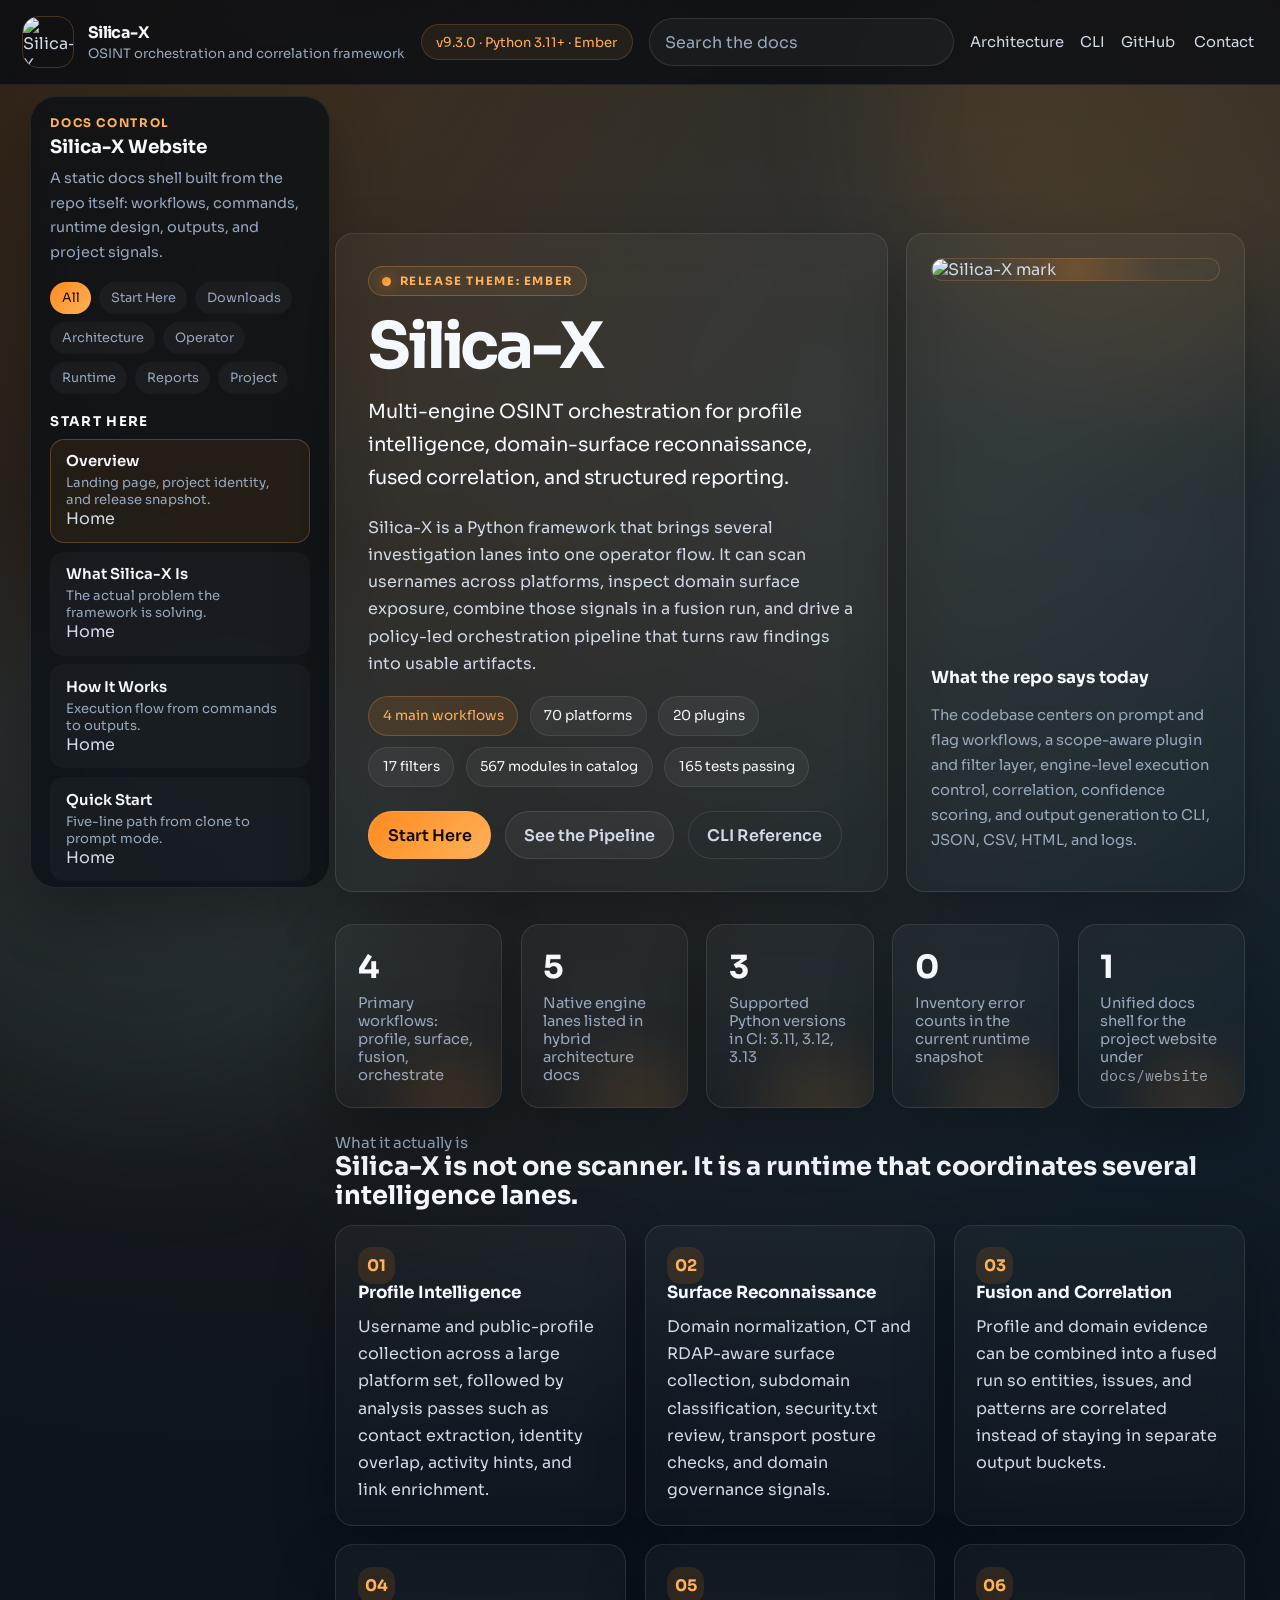
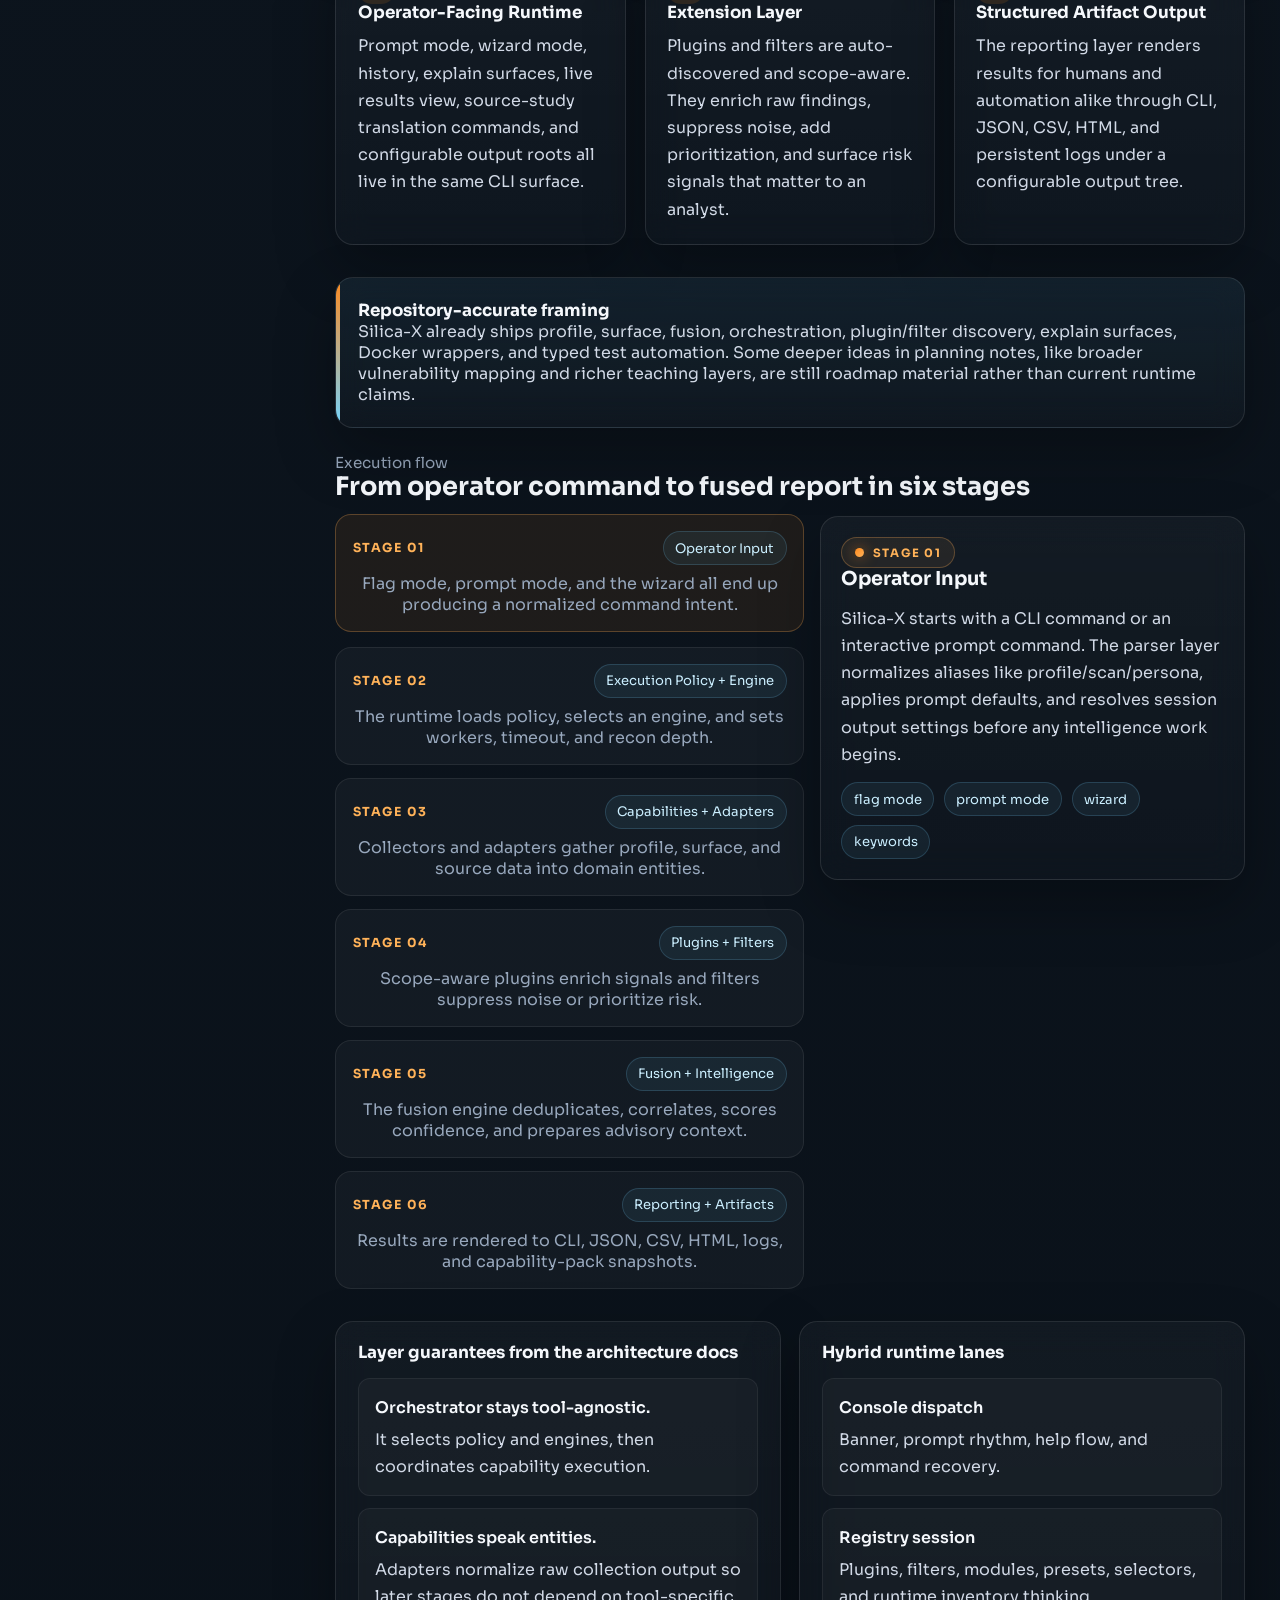
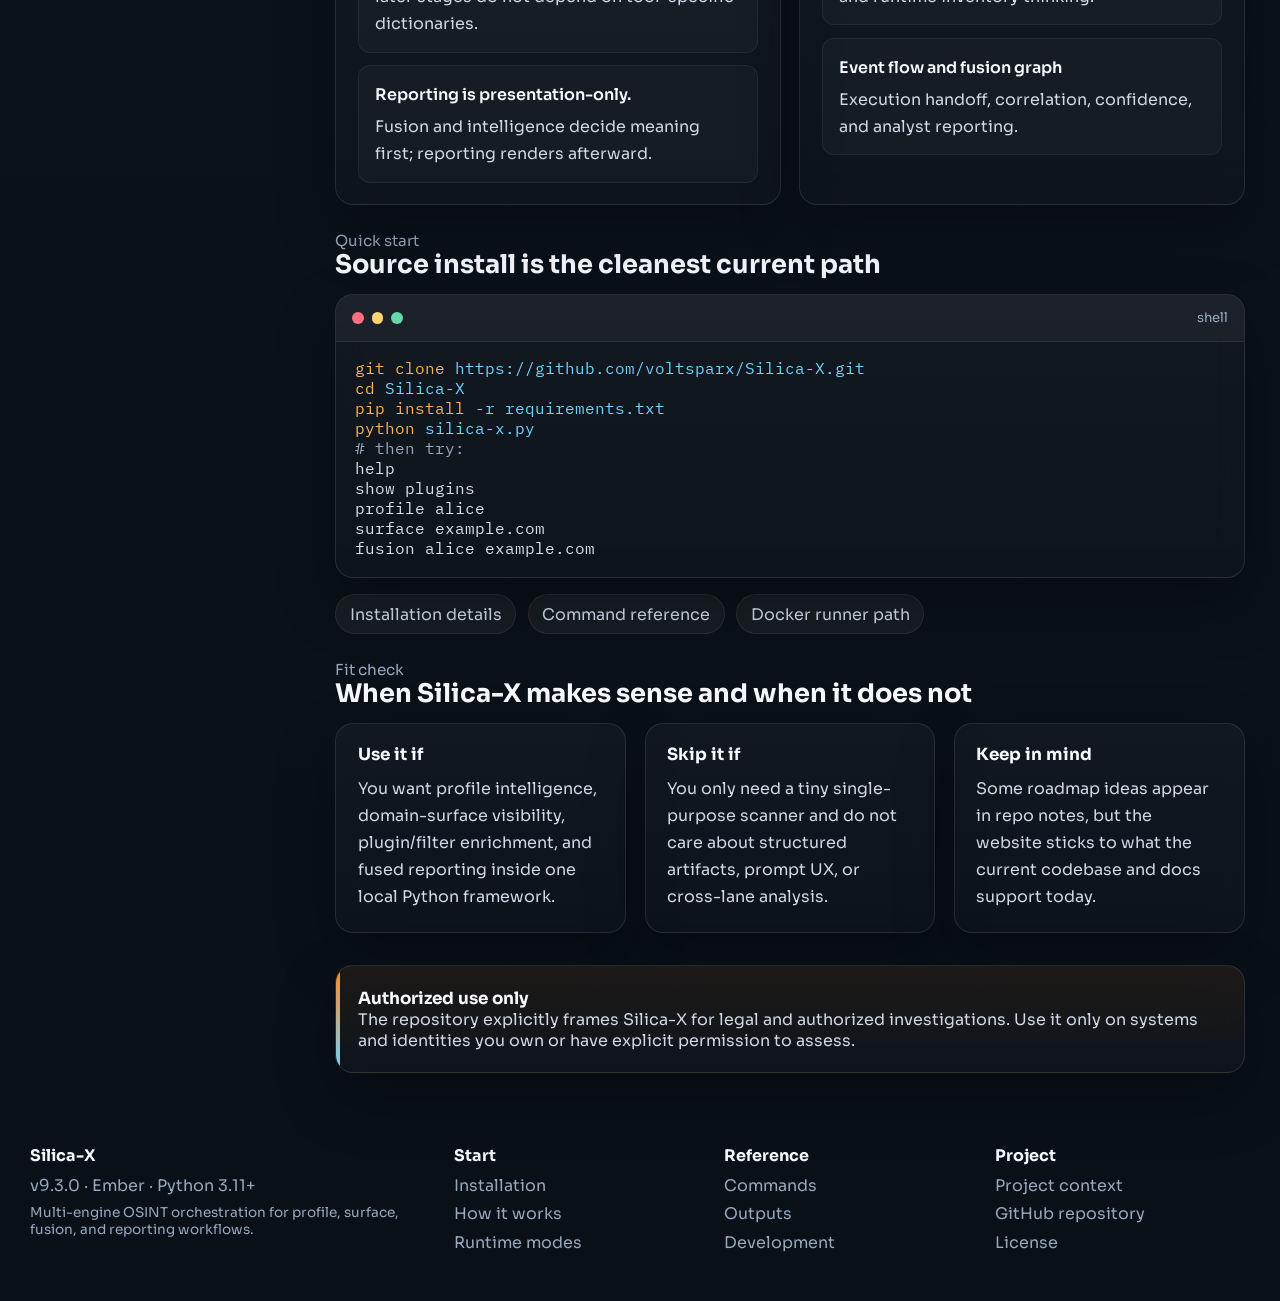
==== commit 6ad4c570: "Website development" ====
--- a/docs/website/index.html
+++ b/docs/website/index.html
@@ -59,9 +59,11 @@
 </header>
 
 <nav id="sidebar" aria-label="Documentation navigation">
-  <div class="sidebar-kicker">Docs Control</div>
-  <h2 class="sidebar-title">Silica-X Website</h2>
-  <p class="sidebar-note">A static docs shell built from the repo itself: workflows, commands, runtime design, outputs, and project signals.</p>
+  <div class="sidebar-panel-head">
+    <div class="sidebar-kicker">Docs Control</div>
+    <h2 class="sidebar-title">Silica-X Website</h2>
+    <p class="sidebar-note">A static docs shell built from the repo itself: workflows, commands, runtime design, outputs, and project signals.</p>
+  </div>
   <div id="sidebar-tabs" class="sidebar-tabs" role="tablist" aria-label="Documentation groups"></div>
   <div id="sidebar-nav"></div>
 </nav>
@@ -296,8 +298,8 @@
 <script src="js/features/sidebar.js"></script>
 <script src="js/features/search.js"></script>
 <script src="js/features/workflow-visual.js"></script>
+<script src="js/features/easter-eggs.js"></script>
 <script src="js/features/development-feed.js"></script>
 <script src="js/bootstrap/app.js"></script>
 </body>
 </html>
-
--- a/docs/website/css/layout/content.css
+++ b/docs/website/css/layout/content.css
@@ -1,17 +1,24 @@
 #main {
-  max-width: var(--site-width);
-  margin: 0 auto;
-  padding: 2rem 1.2rem 3rem calc(var(--sidebar-width) + 2.8rem);
+  margin: calc(var(--topbar-height) + 0.6rem) 0 0 var(--sidebar-width);
+  padding: 1.8rem 2.2rem 3rem;
+}
+
+#main > * {
+  max-width: min(var(--site-width), calc(100vw - var(--sidebar-width) - 4.4rem));
+  margin-left: auto;
+  margin-right: auto;
 }
 
 .page-intro {
   margin-bottom: 2rem;
+  padding-top: 0.35rem;
 }
 
 .page-title {
   margin-top: 1rem;
   font-size: clamp(2rem, 4vw, 3.3rem);
   letter-spacing: -0.05em;
+  text-shadow: 0 0 24px rgba(255, 138, 29, 0.1);
 }
 
 .page-copy {
@@ -56,7 +63,7 @@
   position: relative;
   padding: 1.15rem 1.2rem 1.15rem 1.4rem;
   border-radius: 18px;
-  border: 1px solid rgba(255, 255, 255, 0.08);
+  border: 1px solid rgba(255, 176, 90, 0.08);
   background: rgba(255, 255, 255, 0.03);
 }
 
@@ -93,7 +100,7 @@
 .quote-card {
   padding: 1.35rem 1.45rem;
   border-radius: var(--radius-md);
-  border: 1px solid rgba(255, 255, 255, 0.08);
+  border: 1px solid rgba(255, 176, 90, 0.1);
   background: linear-gradient(135deg, rgba(255, 138, 29, 0.12), rgba(115, 212, 255, 0.06));
 }
 
@@ -124,7 +131,7 @@
   padding: 0.85rem 0.9rem;
   border-radius: 14px;
   background: rgba(255, 255, 255, 0.03);
-  border: 1px solid rgba(255, 255, 255, 0.06);
+  border: 1px solid rgba(255, 176, 90, 0.08);
 }
 
 .directory-name {
@@ -143,7 +150,7 @@
   padding: 0.55rem 0.85rem;
   border-radius: 999px;
   background: rgba(255, 255, 255, 0.05);
-  border: 1px solid rgba(255, 255, 255, 0.08);
+  border: 1px solid rgba(255, 176, 90, 0.1);
 }
 
 .alert-inline {
@@ -153,4 +160,3 @@
   color: var(--warn);
   font-size: 0.88rem;
 }
-
--- a/docs/website/css/layout/responsive.css
+++ b/docs/website/css/layout/responsive.css
@@ -20,6 +20,11 @@
     grid-template-columns: auto 1fr auto;
   }
 
+  #topbar-brand {
+    border-right: 0;
+    padding-right: 0;
+  }
+
   #topbar-version {
     display: none;
   }
@@ -35,14 +40,31 @@
 
   #sidebar {
     z-index: 45;
-    left: 1rem;
+    left: 0;
     width: min(84vw, 320px);
+    top: var(--topbar-height);
+    bottom: 0;
     transform: translateX(calc(-100% - 2rem));
     transition: transform 200ms ease;
   }
 
   #main {
+    margin-left: 0;
+    margin-top: calc(var(--topbar-height) + 0.6rem);
     padding-left: 1.2rem;
+  }
+
+  #main > * {
+    max-width: none;
+  }
+
+  .footer.shell {
+    margin-left: 0;
+    padding-inline: 1.2rem;
+  }
+
+  .footer-grid {
+    max-width: none;
   }
 }
 
@@ -72,6 +94,7 @@
   #topbar {
     grid-template-columns: 1fr auto;
     gap: 0.85rem;
+    padding-inline: 1rem;
   }
 
   .topbar-search {
@@ -101,4 +124,13 @@
   .section-links {
     flex-direction: column;
   }
+
+  #main {
+    padding-right: 1rem;
+    padding-left: 1rem;
+  }
+
+  .footer.shell {
+    padding-inline: 1rem;
+  }
 }
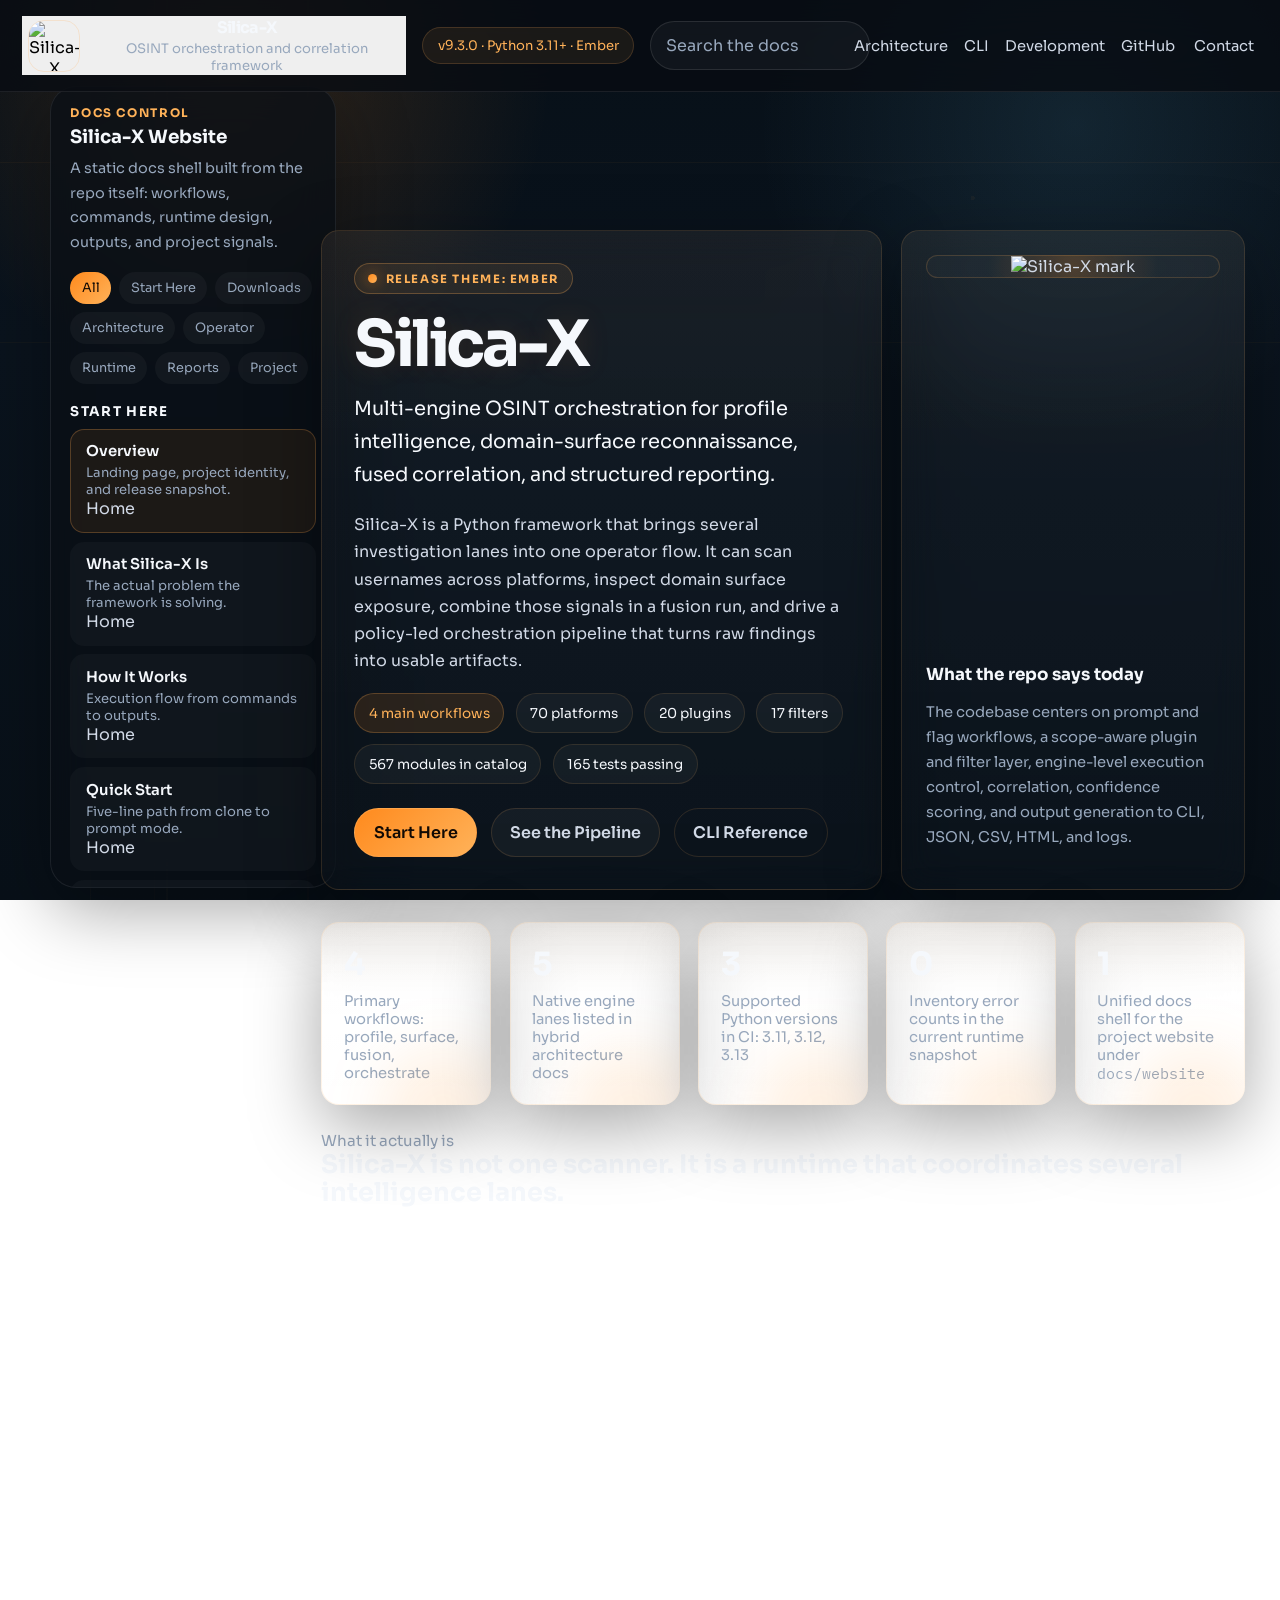
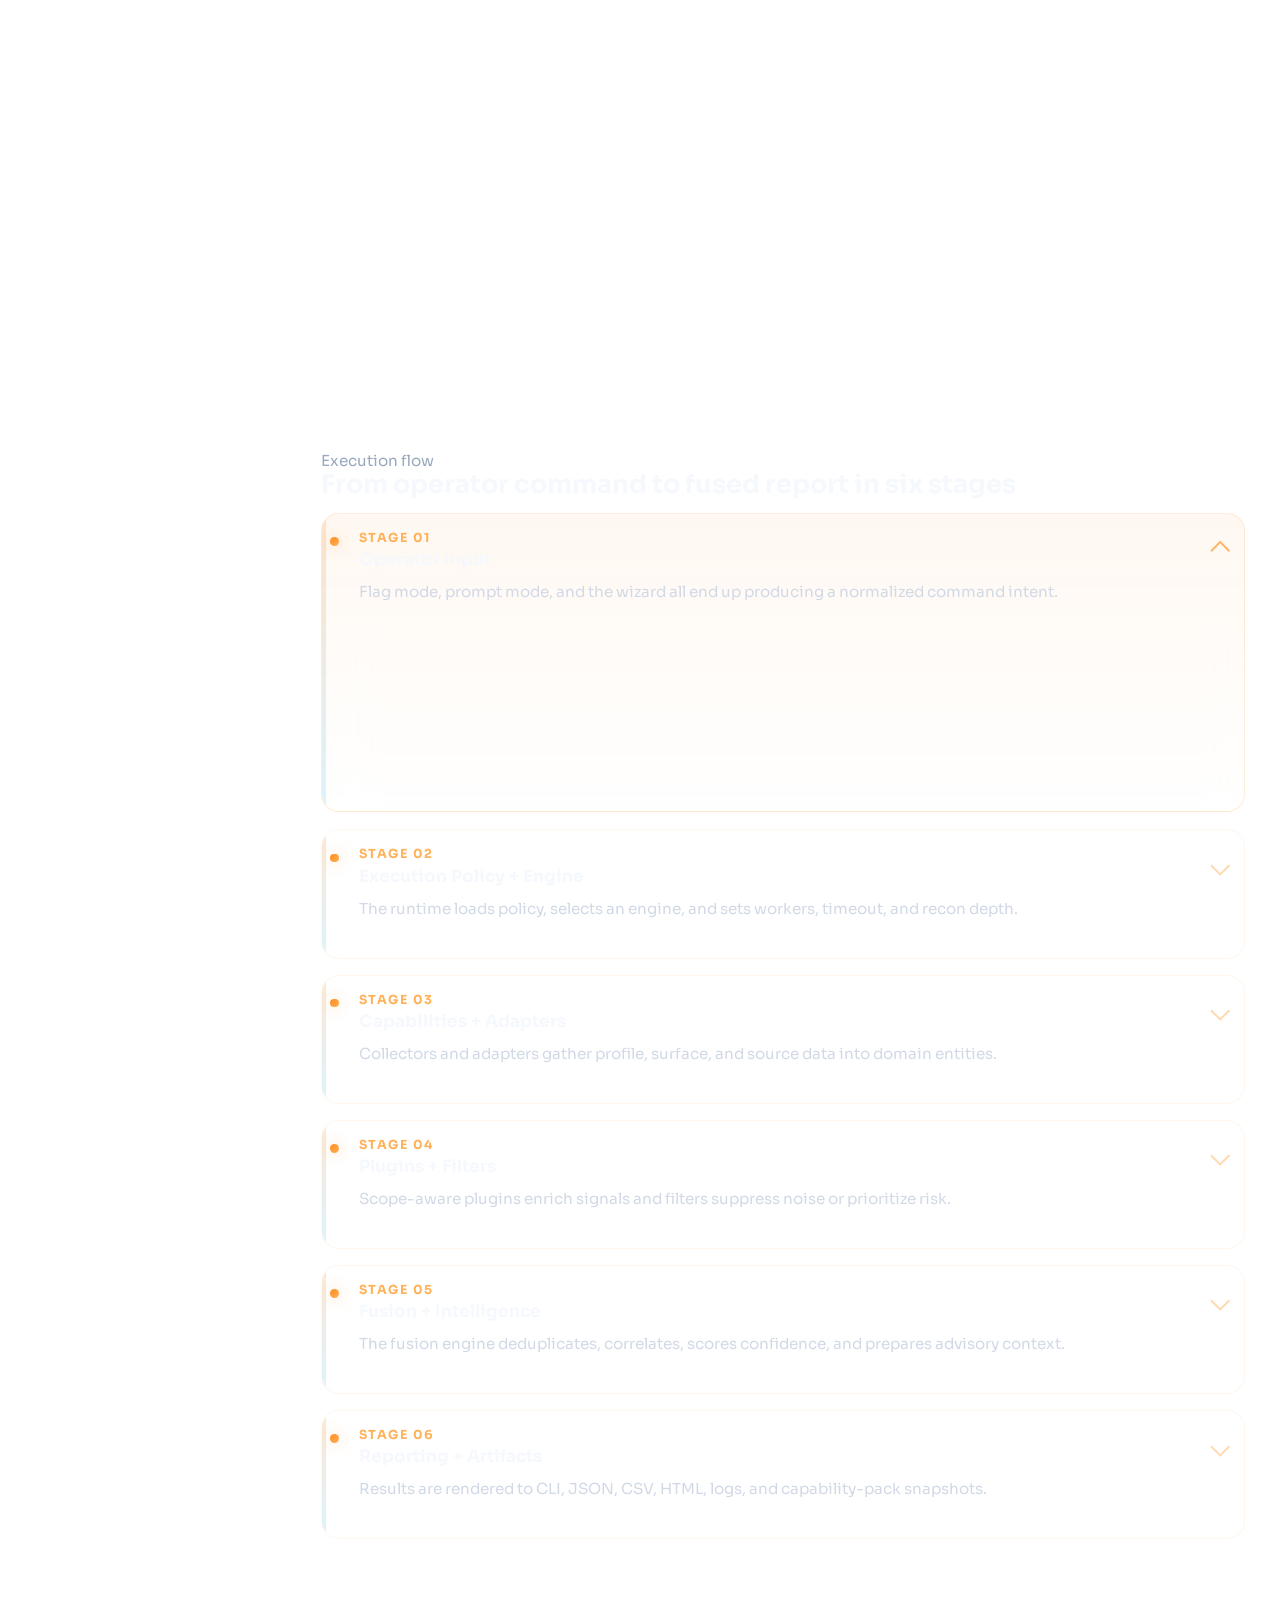
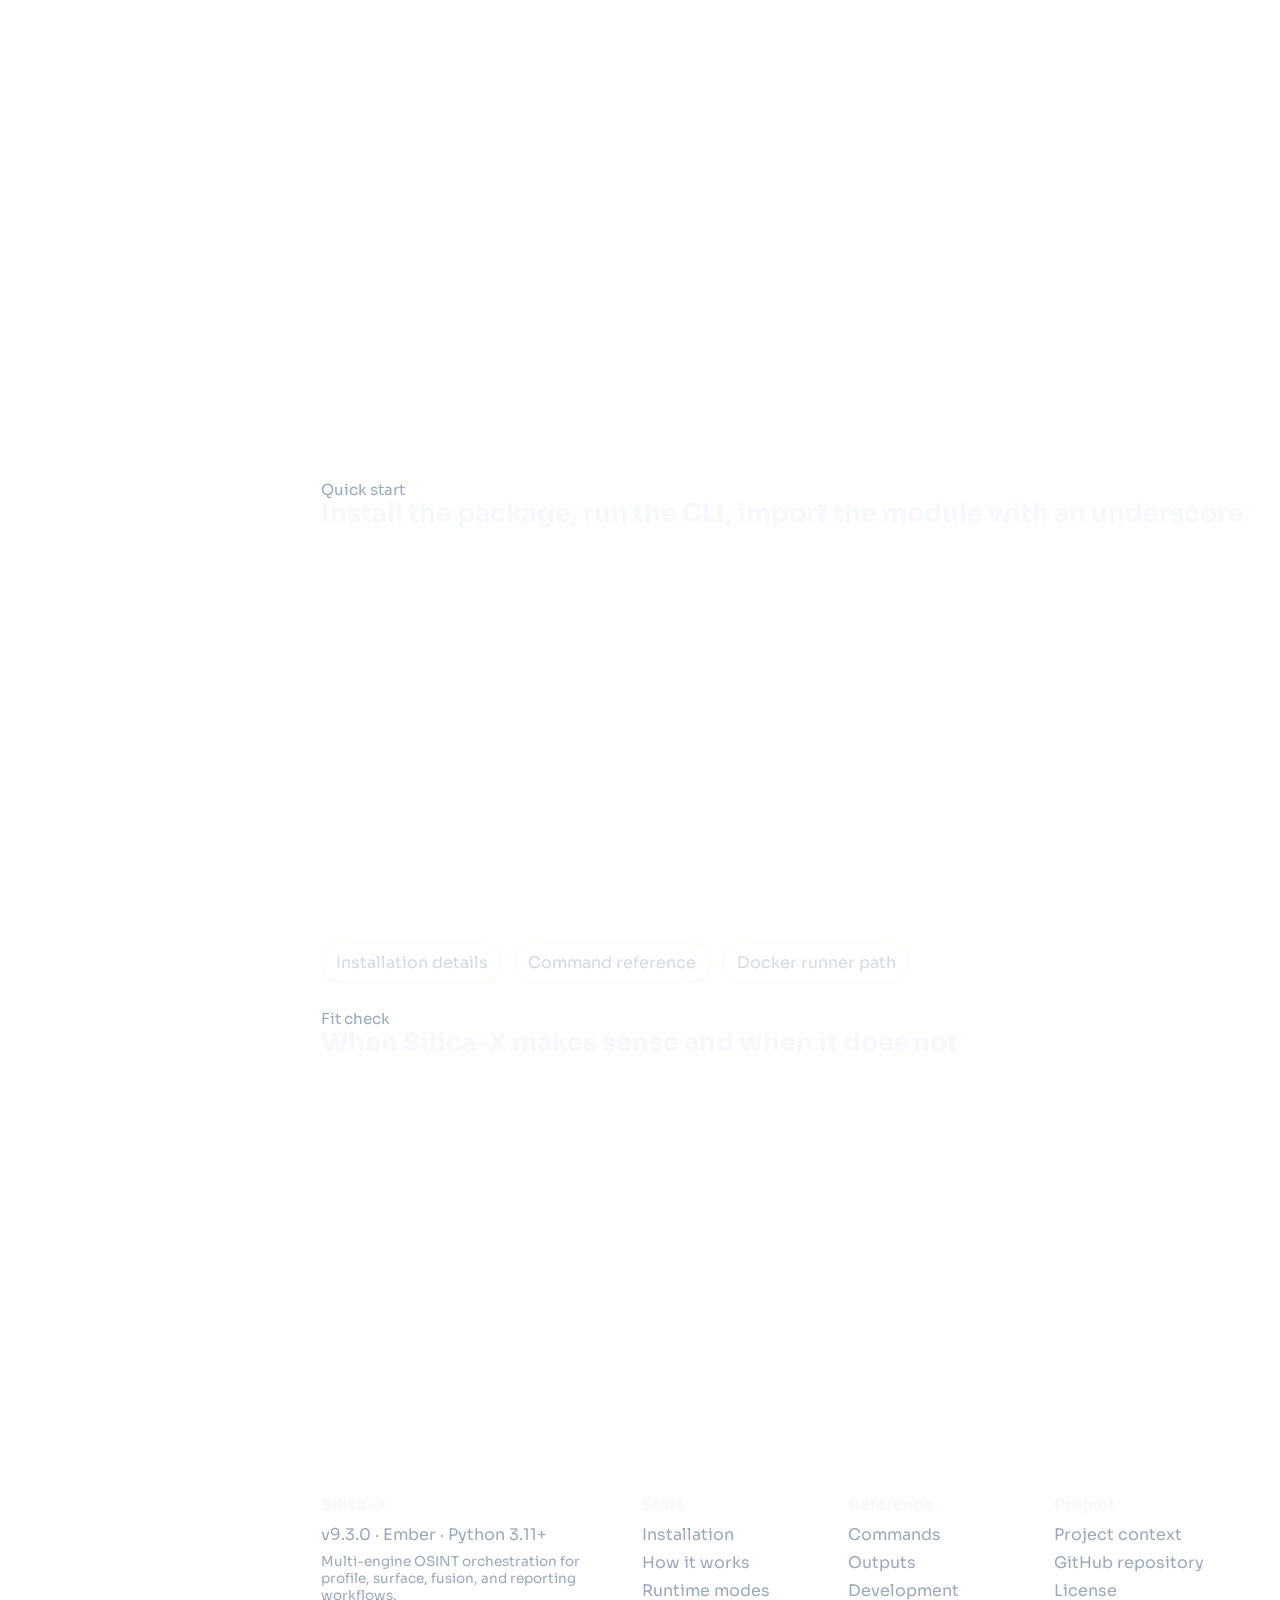
==== commit 7c2e6463: "Modifications" ====
--- a/docs/website/index.html
+++ b/docs/website/index.html
@@ -31,13 +31,13 @@
 </head>
 <body data-page="index.html" data-default-section="home">
 <header id="topbar">
-  <a id="topbar-brand" href="index.html">
+  <button id="topbar-brand" type="button" aria-label="Silica-X brand console trigger">
     <img src="web_assets/media/silica-x-web.png" alt="Silica-X logo">
     <span id="topbar-brand-text">
       <span id="topbar-name">Silica-X</span>
       <span id="topbar-tagline">OSINT orchestration and correlation framework</span>
     </span>
-  </a>
+  </button>
   <div id="topbar-version">v9.3.0 · Python 3.11+ · Ember</div>
   <div class="topbar-search">
     <input id="docs-search-input" type="search" placeholder="Search the docs">
@@ -46,6 +46,7 @@
   <div id="topbar-links">
     <a href="workflow.html#pipeline">Architecture</a>
     <a href="cli-reference.html#commands">CLI</a>
+    <a href="development.html#development-home">Development</a>
     <a href="https://github.com/voltsparx/Silica-X" target="_blank" rel="noreferrer">GitHub</a>
     <div class="contact-wrap">
       <button id="contact-toggle" class="contact-toggle" type="button" aria-expanded="false">Contact</button>
@@ -177,7 +178,6 @@
     </div>
     <div class="pipeline-grid">
       <div id="home-workflow-rail" class="workflow-rail" aria-label="Silica-X workflow stages"></div>
-      <div id="home-workflow-detail"></div>
     </div>
     <div class="grid-2 section-block">
       <article class="panel">
@@ -203,7 +203,7 @@
     <div class="section-head">
       <div>
         <div class="section-kicker">Quick start</div>
-        <h2 class="section-title">Source install is the cleanest current path</h2>
+        <h2 class="section-title">Install the package, run the CLI, import the module with an underscore</h2>
       </div>
     </div>
     <article class="code-block">
@@ -213,10 +213,9 @@
         <span class="code-dot"></span>
         <span class="code-lang">shell</span>
       </div>
-      <pre class="code-body"><span class="cmd">git clone</span> <span class="arg">https://github.com/voltsparx/Silica-X.git</span>
-<span class="cmd">cd</span> <span class="arg">Silica-X</span>
-<span class="cmd">pip install</span> <span class="arg">-r requirements.txt</span>
-<span class="cmd">python</span> <span class="arg">silica-x.py</span>
+      <pre class="code-body"><span class="cmd">pip install</span> <span class="arg">silica-x</span>
+<span class="cmd">silica-x</span>
+<span class="cmd">python -c</span> <span class="arg">"import silica_x"</span>
 <span class="muted"># then try:</span>
 help
 show plugins
@@ -224,6 +223,10 @@
 surface example.com
 fusion alice example.com</pre>
     </article>
+    <div class="callout callout-info section-block">
+      <div class="callout-title">Naming rule</div>
+      Install and run the package as <span class="mono">silica-x</span>. Inside Python code, import it as <span class="mono">silica_x</span>.
+    </div>
     <div class="section-links">
       <a class="section-link" href="getting-started.html#install">Installation details</a>
       <a class="section-link" href="cli-reference.html#commands">Command reference</a>
--- a/docs/website/css/core/base.css
+++ b/docs/website/css/core/base.css
@@ -1,29 +1,33 @@
 :root {
-  --bg-0: #090d12;
-  --bg-1: #0f1620;
-  --bg-2: #15212e;
-  --bg-3: rgba(21, 33, 46, 0.76);
-  --panel: rgba(12, 19, 28, 0.86);
-  --panel-strong: rgba(17, 27, 39, 0.96);
+  --bg-0: #081018;
+  --bg-1: #0d151f;
+  --bg-2: #111d2a;
+  --bg-3: rgba(17, 29, 42, 0.82);
+  --panel: rgba(9, 16, 24, 0.92);
+  --panel-strong: rgba(12, 22, 32, 0.98);
   --panel-soft: rgba(255, 255, 255, 0.04);
-  --line: rgba(255, 255, 255, 0.1);
-  --line-strong: rgba(255, 171, 86, 0.3);
+  --line: rgba(255, 176, 90, 0.14);
+  --line-strong: rgba(255, 171, 86, 0.34);
   --text-0: #f5f8fc;
   --text-1: #d1d9e6;
   --text-2: #98a8bd;
   --ember: #ff8a1d;
   --ember-2: #ffb259;
+  --ember-3: #ffd29a;
   --cyan: #73d4ff;
   --mint: #67d6a8;
   --rose: #ff8d99;
   --warn: #ffd36f;
-  --shadow: 0 24px 60px rgba(0, 0, 0, 0.28);
+  --shadow: 0 22px 70px rgba(0, 0, 0, 0.34);
   --radius-lg: 28px;
   --radius-md: 18px;
   --radius-sm: 12px;
-  --site-width: 1220px;
-  --sidebar-width: 300px;
-  --topbar-height: 84px;
+  --site-width: 1180px;
+  --sidebar-width: 286px;
+  --topbar-height: 74px;
+  --scanline: rgba(255, 176, 90, 0.024);
+  --circuit: rgba(255, 165, 76, 0.065);
+  --circuit-strong: rgba(255, 186, 112, 0.12);
 }
 
 * {
@@ -40,34 +44,41 @@
   color: var(--text-1);
   font-family: "Sora", sans-serif;
   background:
-    radial-gradient(circle at 20% 0%, rgba(255, 138, 29, 0.2), transparent 32%),
-    radial-gradient(circle at 80% 10%, rgba(115, 212, 255, 0.14), transparent 26%),
-    linear-gradient(180deg, #091017 0%, #0c141d 30%, #091018 100%);
+    radial-gradient(circle at 18% 8%, rgba(255, 138, 29, 0.17), transparent 24%),
+    radial-gradient(circle at 84% 14%, rgba(115, 212, 255, 0.1), transparent 24%),
+    linear-gradient(90deg, transparent 0 7%, var(--scanline) 7% 7.1%, transparent 7.1% 13%, var(--scanline) 13% 13.1%, transparent 13.1% 100%),
+    linear-gradient(180deg, #071018 0%, #0a131d 38%, #081018 100%);
+  background-attachment: fixed;
+  overflow-x: hidden;
 }
 
 body::before,
 body::after {
   content: "";
   position: fixed;
-  inset: auto;
-  width: 34rem;
-  height: 34rem;
-  border-radius: 999px;
-  filter: blur(70px);
+  inset: 0;
   pointer-events: none;
   z-index: -1;
 }
 
 body::before {
-  top: -10rem;
-  right: -10rem;
-  background: rgba(255, 138, 29, 0.13);
+  background:
+    linear-gradient(90deg, transparent 0 12%, var(--circuit) 12% 12.14%, transparent 12.14% 24%, var(--circuit) 24% 24.14%, transparent 24.14% 100%),
+    linear-gradient(180deg, transparent 0 18%, var(--circuit) 18% 18.14%, transparent 18.14% 38%, var(--circuit) 38% 38.14%, transparent 38.14% 100%),
+    radial-gradient(circle at 12% 18%, var(--circuit-strong) 0 2px, transparent 2px),
+    radial-gradient(circle at 24% 38%, var(--circuit) 0 2px, transparent 2px),
+    radial-gradient(circle at 76% 22%, var(--circuit) 0 2px, transparent 2px),
+    radial-gradient(circle at 88% 68%, var(--circuit-strong) 0 2px, transparent 2px);
+  mask-image: linear-gradient(180deg, rgba(0, 0, 0, 0.78), rgba(0, 0, 0, 0.34));
+  opacity: 0.92;
 }
 
 body::after {
-  bottom: -14rem;
-  left: -8rem;
-  background: rgba(115, 212, 255, 0.08);
+  background:
+    radial-gradient(circle at 20% 10%, rgba(255, 138, 29, 0.17), transparent 0 18%),
+    radial-gradient(circle at 80% 80%, rgba(255, 138, 29, 0.1), transparent 0 16%),
+    radial-gradient(circle at 72% 8%, rgba(115, 212, 255, 0.08), transparent 0 14%);
+  filter: blur(36px);
 }
 
 img {
@@ -102,6 +113,7 @@
   margin: 0;
   color: var(--text-0);
   line-height: 1.1;
+  font-family: "Sora", sans-serif;
 }
 
 p,
@@ -158,7 +170,9 @@
 .feed-card,
 .metric-card,
 .download-card {
-  background: linear-gradient(180deg, rgba(255, 255, 255, 0.035), rgba(255, 255, 255, 0.015));
+  background:
+    linear-gradient(180deg, rgba(255, 255, 255, 0.035), rgba(255, 255, 255, 0.015)),
+    linear-gradient(180deg, rgba(255, 176, 90, 0.03), transparent 40%);
   border: 1px solid var(--line);
   border-radius: var(--radius-md);
   box-shadow: var(--shadow);
@@ -226,6 +240,25 @@
   margin-top: 1rem;
   font-size: clamp(2.6rem, 5vw, 4.6rem);
   letter-spacing: -0.05em;
+  text-shadow: 0 0 30px rgba(255, 138, 29, 0.12);
+}
+
+.hero-title-mark {
+  display: inline-flex;
+  align-items: center;
+  justify-content: center;
+  width: 0.92em;
+  height: 0.92em;
+  margin-left: 0.22em;
+  vertical-align: 0.02em;
+  border-radius: 16px;
+  box-shadow: 0 0 18px rgba(255, 138, 29, 0.18);
+}
+
+.hero-title-mark img {
+  width: 100%;
+  height: 100%;
+  object-fit: contain;
 }
 
 .hero-subtitle {
@@ -250,10 +283,150 @@
 }
 
 .hero-logo-frame {
+  position: relative;
+  isolation: isolate;
+  display: grid;
+  place-items: center;
   border-radius: calc(var(--radius-md) - 4px);
   overflow: hidden;
   border: 1px solid rgba(255, 171, 86, 0.18);
   background: radial-gradient(circle at center, rgba(255, 138, 29, 0.2), transparent 58%), rgba(255, 255, 255, 0.02);
+}
+
+.hero-logo-frame::before,
+.hero-logo-frame::after {
+  content: "";
+  position: absolute;
+  left: 50%;
+  top: 50%;
+  opacity: 0;
+  pointer-events: none;
+  transition: opacity 220ms ease, transform 220ms ease, filter 220ms ease;
+}
+
+.hero-logo-frame::before {
+  width: 88px;
+  height: 88px;
+  border-radius: 999px;
+  transform: translate(-50%, -50%) scale(0.76);
+  background:
+    radial-gradient(circle at center, rgba(255, 214, 150, 0.88) 0 11%, rgba(255, 138, 29, 0.48) 28%, rgba(255, 138, 29, 0.14) 52%, transparent 74%);
+  box-shadow:
+    0 0 0 1px rgba(255, 176, 90, 0.16),
+    0 0 20px rgba(255, 138, 29, 0.24);
+  z-index: 0;
+}
+
+.hero-logo-frame::after {
+  width: 80%;
+  height: 80%;
+  transform: translate(-50%, -50%) scale(0.9);
+  background:
+    linear-gradient(90deg, transparent 0 16%, rgba(255, 176, 90, 0.32) 16% 16.8%, transparent 16.8% 34%, rgba(255, 176, 90, 0.18) 34% 34.8%, transparent 34.8% 100%),
+    linear-gradient(180deg, transparent 0 18%, rgba(255, 176, 90, 0.26) 18% 18.8%, transparent 18.8% 42%, rgba(255, 176, 90, 0.16) 42% 42.8%, transparent 42.8% 100%),
+    radial-gradient(circle at 26% 35%, rgba(255, 186, 112, 0.85) 0 2px, transparent 2px),
+    radial-gradient(circle at 72% 64%, rgba(255, 186, 112, 0.65) 0 2px, transparent 2px),
+    radial-gradient(circle at 54% 22%, rgba(255, 186, 112, 0.45) 0 2px, transparent 2px);
+  filter: drop-shadow(0 0 7px rgba(255, 138, 29, 0.16));
+  z-index: 0;
+}
+
+.hero-logo-frame img,
+#topbar-brand img {
+  transition: transform 180ms ease, filter 180ms ease;
+}
+
+.hero-logo-frame img {
+  cursor: pointer;
+  transform-origin: center;
+  position: relative;
+  z-index: 1;
+}
+
+.hero-logo-frame img.egg-hero-spin {
+  animation: egg-hero-spin 620ms cubic-bezier(0.22, 1, 0.36, 1) 1;
+}
+
+.hero-logo-frame img.egg-hero-hidden {
+  opacity: 0;
+}
+
+.hero-logo-frame.egg-circuit-live::before,
+.hero-logo-frame.egg-circuit-live::after {
+  opacity: 1;
+}
+
+.hero-logo-frame.egg-circuit-live::before {
+  transform: translate(-50%, -50%) scale(1);
+}
+
+.hero-logo-frame.egg-circuit-live::after {
+  transform: translate(-50%, -50%) scale(1);
+}
+
+.hero-logo-frame.egg-circuit-armed::before,
+.hero-logo-frame.egg-circuit-armed::after {
+  opacity: 1;
+}
+
+.hero-logo-frame.egg-circuit-armed::before {
+  animation: egg-circuit-core 1.1s ease-in-out infinite alternate;
+  filter: drop-shadow(0 0 18px rgba(255, 138, 29, 0.4));
+}
+
+.hero-logo-frame.egg-circuit-armed::after {
+  animation: egg-circuit-grid 1.5s linear infinite;
+  filter: drop-shadow(0 0 14px rgba(255, 138, 29, 0.34));
+}
+
+.egg-ninja-star-shell {
+  position: fixed;
+  z-index: 97;
+  pointer-events: none;
+  will-change: left, top;
+}
+
+.egg-ninja-star {
+  width: 100%;
+  height: 100%;
+  transform-origin: center;
+  will-change: transform, filter;
+  filter: drop-shadow(0 0 24px rgba(255, 138, 29, 0.42));
+}
+
+.egg-ninja-star.egg-ninja-charge {
+  animation: egg-ninja-charge 180ms linear infinite;
+}
+
+.egg-logo-pulse {
+  animation: egg-logo-pulse 820ms cubic-bezier(0.16, 1, 0.3, 1) 1;
+}
+
+@keyframes egg-hero-spin {
+  0% { transform: rotate(0deg) scale(1); filter: drop-shadow(0 0 0 rgba(255, 138, 29, 0)); }
+  38% { transform: rotate(420deg) scale(1.06); filter: drop-shadow(0 0 14px rgba(255, 138, 29, 0.45)); }
+  100% { transform: rotate(720deg) scale(1); filter: drop-shadow(0 0 0 rgba(255, 138, 29, 0)); }
+}
+
+@keyframes egg-circuit-core {
+  from { transform: translate(-50%, -50%) scale(1); opacity: 0.94; }
+  to { transform: translate(-50%, -50%) scale(1.08); opacity: 1; }
+}
+
+@keyframes egg-circuit-grid {
+  from { transform: translate(-50%, -50%) scale(1) rotate(0deg); }
+  to { transform: translate(-50%, -50%) scale(1.04) rotate(12deg); }
+}
+
+@keyframes egg-ninja-charge {
+  from { transform: rotate(0deg) scale(1.02); filter: drop-shadow(0 0 12px rgba(255, 138, 29, 0.34)); }
+  to { transform: rotate(1080deg) scale(1.08); filter: drop-shadow(0 0 30px rgba(255, 138, 29, 0.58)); }
+}
+
+@keyframes egg-logo-pulse {
+  0% { transform: scale(1) rotate(0deg); filter: drop-shadow(0 0 0 rgba(255, 138, 29, 0)); }
+  35% { transform: scale(1.08) rotate(7deg); filter: drop-shadow(0 0 16px rgba(255, 138, 29, 0.55)); }
+  100% { transform: scale(1) rotate(0deg); filter: drop-shadow(0 0 0 rgba(255, 138, 29, 0)); }
 }
 
 .hero-logo-note {
@@ -271,8 +444,8 @@
 .badge {
   padding: 0.65rem 0.85rem;
   border-radius: 999px;
-  background: rgba(255, 255, 255, 0.05);
-  border: 1px solid rgba(255, 255, 255, 0.08);
+  background: rgba(255, 255, 255, 0.04);
+  border: 1px solid rgba(255, 176, 90, 0.12);
   color: var(--text-0);
   font-size: 0.85rem;
 }
@@ -316,7 +489,7 @@
 }
 
 .btn-secondary {
-  background: rgba(255, 255, 255, 0.05);
+  background: rgba(255, 255, 255, 0.04);
 }
 
 .btn-ghost {
@@ -434,7 +607,7 @@
   padding: 0.9rem 1rem;
   border-radius: var(--radius-sm);
   background: rgba(255, 255, 255, 0.03);
-  border: 1px solid rgba(255, 255, 255, 0.06);
+  border: 1px solid rgba(255, 176, 90, 0.08);
 }
 
 .list-label {
@@ -461,7 +634,7 @@
 
 .table-card tbody td {
   padding: 0.9rem 0;
-  border-top: 1px solid rgba(255, 255, 255, 0.08);
+  border-top: 1px solid rgba(255, 176, 90, 0.08);
   vertical-align: top;
 }
 
@@ -475,7 +648,7 @@
   align-items: center;
   gap: 0.5rem;
   padding: 0.9rem 1rem;
-  border-bottom: 1px solid rgba(255, 255, 255, 0.08);
+  border-bottom: 1px solid rgba(255, 176, 90, 0.08);
   background: rgba(255, 255, 255, 0.04);
 }
 
@@ -567,13 +740,20 @@
 }
 
 .footer {
-  padding: 1.5rem 0 3rem;
   color: var(--text-2);
+}
+
+.footer.shell {
+  max-width: none;
+  margin-left: var(--sidebar-width);
+  padding: 1.5rem 2.2rem 3rem;
 }
 
 .footer-grid {
   display: grid;
   gap: 1rem;
+  max-width: min(var(--site-width), calc(100vw - var(--sidebar-width) - 4.4rem));
+  margin: 0 auto;
   grid-template-columns: 1.6fr 1fr 1fr 1fr;
 }
 
@@ -591,7 +771,101 @@
 .empty-state {
   padding: 1rem;
   border-radius: var(--radius-sm);
-  border: 1px dashed rgba(255, 255, 255, 0.16);
+  border: 1px dashed rgba(255, 176, 90, 0.16);
   color: var(--text-2);
 }
 
+.egg-toast {
+  position: fixed;
+  right: 18px;
+  bottom: 18px;
+  z-index: 100;
+  max-width: min(88vw, 420px);
+  padding: 0.85rem 1rem;
+  border-radius: 14px;
+  border: 1px solid rgba(255, 176, 90, 0.22);
+  background: rgba(9, 16, 24, 0.96);
+  color: var(--text-0);
+  box-shadow: var(--shadow);
+  opacity: 0;
+  transform: translateY(8px);
+  transition: opacity 180ms ease, transform 180ms ease;
+  pointer-events: none;
+}
+
+.egg-toast.show {
+  opacity: 1;
+  transform: translateY(0);
+}
+
+.egg-toast-title {
+  display: block;
+  color: var(--ember-2);
+  font-size: 0.72rem;
+  font-weight: 700;
+  letter-spacing: 0.14em;
+  text-transform: uppercase;
+}
+
+.egg-toast-copy {
+  display: block;
+  margin-top: 0.3rem;
+  font-size: 0.9rem;
+  color: var(--text-1);
+}
+
+.egg-ribbon-layer {
+  position: fixed;
+  inset: 0;
+  overflow: hidden;
+  pointer-events: none;
+  z-index: 95;
+}
+
+.egg-ribbon {
+  position: absolute;
+  top: -12vh;
+  width: 12px;
+  height: 60px;
+  border-radius: 999px;
+  opacity: 0.96;
+  animation: egg-ribbon-fall linear forwards;
+  transform: translate3d(0, 0, 0) rotate(0deg);
+}
+
+@keyframes egg-ribbon-fall {
+  to {
+    transform: translate3d(var(--egg-drift, 0px), 120vh, 0) rotate(520deg);
+    opacity: 0;
+  }
+}
+
+body.egg-blueprint {
+  --ember: #ffb259;
+  --ember-2: #ffd29a;
+  --line: rgba(255, 210, 154, 0.18);
+}
+
+body.egg-blueprint::before {
+  opacity: 1;
+  background:
+    linear-gradient(90deg, transparent 0 10%, rgba(255, 210, 154, 0.085) 10% 10.12%, transparent 10.12% 24%, rgba(255, 210, 154, 0.085) 24% 24.12%, transparent 24.12% 100%),
+    linear-gradient(180deg, transparent 0 16%, rgba(255, 210, 154, 0.085) 16% 16.12%, transparent 16.12% 34%, rgba(255, 210, 154, 0.085) 34% 34.12%, transparent 34.12% 100%);
+}
+
+body.egg-overdrive::after {
+  filter: blur(18px);
+  background:
+    radial-gradient(circle at 20% 8%, rgba(255, 138, 29, 0.22), transparent 0 18%),
+    radial-gradient(circle at 80% 70%, rgba(255, 138, 29, 0.22), transparent 0 20%);
+}
+
+body.egg-overdrive #topbar,
+body.egg-overdrive #sidebar {
+  border-color: rgba(255, 176, 90, 0.3);
+  box-shadow: 0 0 0 1px rgba(255, 176, 90, 0.08), var(--shadow);
+}
+
+body.egg-clean-screen::before {
+  opacity: 0.16;
+}
--- a/docs/website/css/components/workflow.css
+++ b/docs/website/css/components/workflow.css
@@ -1,30 +1,68 @@
 .workflow-rail {
   display: grid;
-  gap: 0.8rem;
+  gap: 1rem;
 }
 
 .workflow-stage {
   position: relative;
-  padding: 1rem 1.05rem;
-  border-radius: 16px;
-  border: 1px solid rgba(255, 255, 255, 0.08);
-  background: rgba(255, 255, 255, 0.035);
-  transition: transform 160ms ease, border-color 160ms ease, background 160ms ease;
+  padding-left: 1.15rem;
+  border-radius: 18px;
+  border: 1px solid rgba(255, 176, 90, 0.1);
+  background: rgba(255, 255, 255, 0.025);
+  overflow: hidden;
+  transition: border-color 160ms ease, background 160ms ease, transform 160ms ease;
+}
+
+.workflow-stage::before {
+  content: "";
+  position: absolute;
+  inset: 0 auto 0 0;
+  width: 4px;
+  background: linear-gradient(180deg, rgba(255, 138, 29, 0.2), rgba(115, 212, 255, 0.26));
+}
+
+.workflow-stage::after {
+  content: "";
+  position: absolute;
+  left: 0.5rem;
+  top: 1.45rem;
+  width: 0.55rem;
+  height: 0.55rem;
+  border-radius: 999px;
+  background: linear-gradient(135deg, var(--ember), var(--ember-2));
+  box-shadow: 0 0 16px rgba(255, 138, 29, 0.38);
 }
 
 .workflow-stage:hover,
-.workflow-stage:focus-visible,
+.workflow-stage:focus-within,
 .workflow-stage.is-active {
-  transform: translateY(-2px);
-  border-color: rgba(255, 171, 86, 0.28);
-  background: rgba(255, 138, 29, 0.08);
+  border-color: rgba(255, 171, 86, 0.22);
+  background: linear-gradient(180deg, rgba(255, 138, 29, 0.06), rgba(255, 255, 255, 0.02));
+}
+
+.workflow-stage.is-active {
+  transform: translateY(-1px);
+}
+
+.workflow-stage-trigger {
+  display: block;
+  width: 100%;
+  padding: 1rem 1.05rem 1rem 1.15rem;
+  background: transparent;
+  color: inherit;
+  text-align: left;
 }
 
 .workflow-stage-top {
   display: flex;
   align-items: center;
   justify-content: space-between;
-  gap: 1rem;
+  gap: 0.75rem;
+}
+
+.workflow-stage-headline {
+  display: grid;
+  gap: 0.35rem;
 }
 
 .workflow-stage-index {
@@ -37,24 +75,70 @@
 
 .workflow-stage-title {
   color: var(--text-0);
+  font-size: 1.06rem;
   font-weight: 700;
 }
 
+.workflow-stage-chevron {
+  width: 0.9rem;
+  height: 0.9rem;
+  flex: 0 0 auto;
+  border-right: 2px solid rgba(255, 176, 90, 0.48);
+  border-bottom: 2px solid rgba(255, 176, 90, 0.48);
+  transform: rotate(45deg);
+  transition: transform 180ms ease, border-color 180ms ease;
+}
+
+.workflow-stage.is-active .workflow-stage-chevron {
+  border-color: rgba(255, 176, 90, 0.9);
+  transform: rotate(225deg);
+}
+
 .workflow-stage-summary {
-  margin-top: 0.55rem;
-  color: var(--text-2);
+  margin-top: 0.65rem;
+  color: var(--text-1);
+  font-size: 0.95rem;
+  line-height: 1.58;
+  padding-right: 0.2rem;
+}
+
+.workflow-stage-body {
+  display: grid;
+  grid-template-rows: 0fr;
+  transition: grid-template-rows 180ms ease;
+}
+
+.workflow-stage.is-active .workflow-stage-body {
+  grid-template-rows: 1fr;
+}
+
+.workflow-stage-body > * {
+  min-height: 0;
 }
 
 .stage-detail {
-  padding: 1.25rem;
+  padding: 0 1.05rem 1.15rem 1.15rem;
+  overflow: hidden;
 }
 
-.stage-detail h3 {
-  font-size: 1.2rem;
+.stage-detail-kicker {
+  display: inline-flex;
+  margin-top: 0.1rem;
+  padding: 0.32rem 0.65rem;
+  border-radius: 999px;
+  background: rgba(255, 138, 29, 0.08);
+  border: 1px solid rgba(255, 176, 90, 0.12);
+  color: var(--ember-2);
+  font-size: 0.72rem;
+  font-weight: 700;
+  letter-spacing: 0.08em;
+  text-transform: uppercase;
 }
 
 .stage-detail p {
-  margin-bottom: 0;
+  margin: 0.85rem 0 0;
+  color: var(--text-1);
+  line-height: 1.7;
 }
 
 .stage-detail-meta {
@@ -69,8 +153,5 @@
 }
 
 .pipeline-grid {
-  display: grid;
-  grid-template-columns: 1.05fr 0.95fr;
-  gap: 1rem;
+  display: block;
 }
-
--- a/docs/website/css/components/development.css
+++ b/docs/website/css/components/development.css
@@ -7,7 +7,7 @@
 .dev-status-item {
   padding: 1rem;
   border-radius: 16px;
-  border: 1px solid rgba(255, 255, 255, 0.08);
+  border: 1px solid rgba(255, 176, 90, 0.08);
   background: rgba(255, 255, 255, 0.03);
 }
 
@@ -34,7 +34,7 @@
 .feed-item {
   padding: 0.95rem 1rem;
   border-radius: 14px;
-  border: 1px solid rgba(255, 255, 255, 0.08);
+  border: 1px solid rgba(255, 176, 90, 0.08);
   background: rgba(255, 255, 255, 0.03);
 }
 
@@ -48,3 +48,336 @@
   font-size: 0.84rem;
 }
 
+.dev-chart-shell {
+  display: grid;
+  gap: 1rem;
+}
+
+.dev-chart-summary {
+  display: grid;
+  grid-template-columns: 1fr auto;
+  gap: 1rem;
+  align-items: start;
+}
+
+.dev-chart-summary strong {
+  color: var(--text-0);
+}
+
+.dev-chart-summary .muted {
+  font-size: 0.82rem;
+}
+
+.dev-chart {
+  padding: 1rem;
+  border-radius: 16px;
+  border: 1px solid rgba(255, 176, 90, 0.08);
+  background: rgba(255, 255, 255, 0.02);
+}
+
+.dev-chart-svg {
+  width: 100%;
+  height: auto;
+  display: block;
+}
+
+.dev-chart-grid {
+  stroke: rgba(255, 176, 90, 0.08);
+  stroke-width: 1;
+}
+
+.dev-chart-line {
+  fill: none;
+  stroke: var(--ember);
+  stroke-width: 3;
+  stroke-linecap: round;
+  stroke-linejoin: round;
+}
+
+.dev-chart-area {
+  fill: rgba(255, 138, 29, 0.12);
+}
+
+.dev-chart-point {
+  fill: var(--ember-2);
+  stroke: rgba(8, 13, 19, 0.9);
+  stroke-width: 2;
+}
+
+.dev-chart-axis {
+  fill: var(--text-2);
+  font-size: 12px;
+  font-family: "IBM Plex Mono", monospace;
+}
+
+.dev-chart-legend {
+  display: grid;
+  grid-template-columns: repeat(auto-fit, minmax(110px, 1fr));
+  gap: 0.6rem;
+  margin-top: 0.85rem;
+}
+
+.dev-chart-chip {
+  padding: 0.65rem 0.72rem;
+  border-radius: 12px;
+  border: 1px solid rgba(255, 176, 90, 0.08);
+  background: rgba(255, 255, 255, 0.025);
+}
+
+.dev-chart-chip strong {
+  display: block;
+  color: var(--text-0);
+  font-size: 0.88rem;
+}
+
+.dev-chart-chip span {
+  display: block;
+  margin-top: 0.22rem;
+  color: var(--text-2);
+  font-size: 0.78rem;
+}
+
+.raw-link-grid {
+  display: grid;
+  grid-template-columns: repeat(3, minmax(0, 1fr));
+  gap: 0.9rem;
+}
+
+.raw-link-card {
+  display: block;
+  padding: 1rem;
+  border-radius: 16px;
+  border: 1px solid rgba(255, 176, 90, 0.08);
+  background: rgba(255, 255, 255, 0.03);
+  transition: border-color 160ms ease, transform 160ms ease, background 160ms ease;
+}
+
+.raw-link-card:hover,
+.raw-link-card:focus-visible {
+  transform: translateY(-2px);
+  border-color: rgba(255, 176, 90, 0.18);
+  background: linear-gradient(180deg, rgba(255, 138, 29, 0.06), rgba(255, 255, 255, 0.02));
+}
+
+.raw-link-title {
+  display: block;
+  color: var(--text-0);
+  font-weight: 700;
+}
+
+.raw-link-path {
+  display: block;
+  margin-top: 0.3rem;
+  color: var(--ember-2);
+  font-family: "IBM Plex Mono", monospace;
+  font-size: 0.72rem;
+}
+
+.raw-link-copy {
+  display: block;
+  margin-top: 0.55rem;
+  color: var(--text-2);
+  font-size: 0.84rem;
+  line-height: 1.55;
+}
+
+.raw-viewer-backdrop {
+  position: fixed;
+  inset: 0;
+  display: grid;
+  place-items: center;
+  background: rgba(4, 8, 12, 0.72);
+  z-index: 120;
+  padding: 1.2rem;
+}
+
+.raw-viewer-open {
+  overflow: hidden;
+}
+
+.raw-viewer-window {
+  width: min(960px, 100%);
+  max-height: min(88vh, 900px);
+  display: grid;
+  grid-template-rows: auto auto minmax(0, 1fr);
+  overflow: hidden;
+  border-radius: 20px;
+  border: 1px solid rgba(255, 176, 90, 0.12);
+  background: rgba(8, 13, 19, 0.98);
+  box-shadow: var(--shadow);
+}
+
+.raw-viewer-head {
+  display: flex;
+  justify-content: space-between;
+  align-items: start;
+  gap: 1rem;
+  padding: 1rem 1rem 0.85rem;
+  border-bottom: 1px solid rgba(255, 176, 90, 0.08);
+}
+
+.raw-viewer-title {
+  color: var(--text-0);
+  font-size: 1rem;
+  font-weight: 700;
+}
+
+.raw-viewer-meta {
+  margin-top: 0.3rem;
+  color: var(--text-2);
+  font-size: 0.82rem;
+}
+
+.raw-viewer-close {
+  padding: 0.65rem 0.8rem;
+  border-radius: 10px;
+  border: 1px solid rgba(255, 176, 90, 0.12);
+  background: rgba(255, 255, 255, 0.03);
+  color: var(--text-0);
+}
+
+.raw-viewer-actions {
+  display: flex;
+  flex-wrap: wrap;
+  gap: 0.7rem;
+  padding: 0.85rem 1rem;
+  border-bottom: 1px solid rgba(255, 176, 90, 0.08);
+}
+
+.raw-viewer-link {
+  padding: 0.55rem 0.8rem;
+  border-radius: 999px;
+  border: 1px solid rgba(255, 176, 90, 0.12);
+  background: rgba(255, 255, 255, 0.03);
+  color: var(--text-0);
+  font-family: "IBM Plex Mono", monospace;
+  font-size: 0.72rem;
+  letter-spacing: 0.06em;
+  text-transform: uppercase;
+}
+
+.raw-viewer-body {
+  padding: 1rem;
+  overflow: auto;
+  color: #d9e3ef;
+  font-size: 0.9rem;
+  line-height: 1.65;
+  background: linear-gradient(180deg, rgba(255,255,255,0.025), rgba(255,255,255,0.01));
+}
+
+.raw-viewer-body.is-plain {
+  margin: 0;
+  white-space: pre-wrap;
+  font-family: "IBM Plex Mono", monospace;
+}
+
+.raw-viewer-body.is-markdown {
+  display: block;
+  color: #d8e3ef;
+  white-space: normal;
+}
+
+.raw-viewer-body.is-markdown > :first-child {
+  margin-top: 0;
+}
+
+.raw-viewer-body.is-markdown > :last-child {
+  margin-bottom: 0;
+}
+
+.raw-viewer-body.is-markdown h1,
+.raw-viewer-body.is-markdown h2,
+.raw-viewer-body.is-markdown h3,
+.raw-viewer-body.is-markdown h4 {
+  margin: 1.3rem 0 0.7rem;
+  color: var(--text-0);
+}
+
+.raw-viewer-body.is-markdown p,
+.raw-viewer-body.is-markdown ul,
+.raw-viewer-body.is-markdown ol,
+.raw-viewer-body.is-markdown blockquote,
+.raw-viewer-body.is-markdown pre,
+.raw-viewer-body.is-markdown table {
+  margin: 0.9rem 0;
+}
+
+.raw-viewer-body.is-markdown ul,
+.raw-viewer-body.is-markdown ol {
+  padding-left: 1.35rem;
+}
+
+.raw-viewer-body.is-markdown li + li {
+  margin-top: 0.35rem;
+}
+
+.raw-viewer-body.is-markdown a {
+  color: var(--cyan);
+}
+
+.raw-viewer-body.is-markdown code {
+  padding: 0.1rem 0.38rem;
+  border-radius: 6px;
+  background: rgba(255, 255, 255, 0.05);
+  font-family: "IBM Plex Mono", monospace;
+  font-size: 0.88em;
+}
+
+.raw-viewer-body.is-markdown pre,
+.raw-md-code {
+  padding: 0.95rem 1rem;
+  border-radius: 14px;
+  border: 1px solid rgba(255, 176, 90, 0.1);
+  background: rgba(4, 8, 12, 0.82);
+  overflow: auto;
+}
+
+.raw-viewer-body.is-markdown pre code,
+.raw-md-code code {
+  padding: 0;
+  background: transparent;
+}
+
+.raw-viewer-body.is-markdown blockquote {
+  padding: 0.8rem 0.95rem;
+  border-left: 3px solid rgba(255, 176, 90, 0.32);
+  background: rgba(255, 255, 255, 0.03);
+  color: var(--text-1);
+}
+
+.raw-viewer-body.is-markdown img {
+  width: auto;
+  max-width: 100%;
+  border-radius: 12px;
+}
+
+.raw-viewer-body.is-markdown table {
+  width: 100%;
+  border-collapse: collapse;
+}
+
+.raw-viewer-body.is-markdown th,
+.raw-viewer-body.is-markdown td {
+  padding: 0.7rem 0.75rem;
+  border: 1px solid rgba(255, 176, 90, 0.08);
+  text-align: left;
+  vertical-align: top;
+}
+
+.raw-viewer-body.is-markdown th {
+  color: var(--text-0);
+  background: rgba(255, 255, 255, 0.04);
+}
+
+@media (max-width: 1080px) {
+  .raw-link-grid {
+    grid-template-columns: repeat(2, minmax(0, 1fr));
+  }
+}
+
+@media (max-width: 720px) {
+  .dev-chart-summary,
+  .raw-link-grid {
+    grid-template-columns: 1fr;
+  }
+}
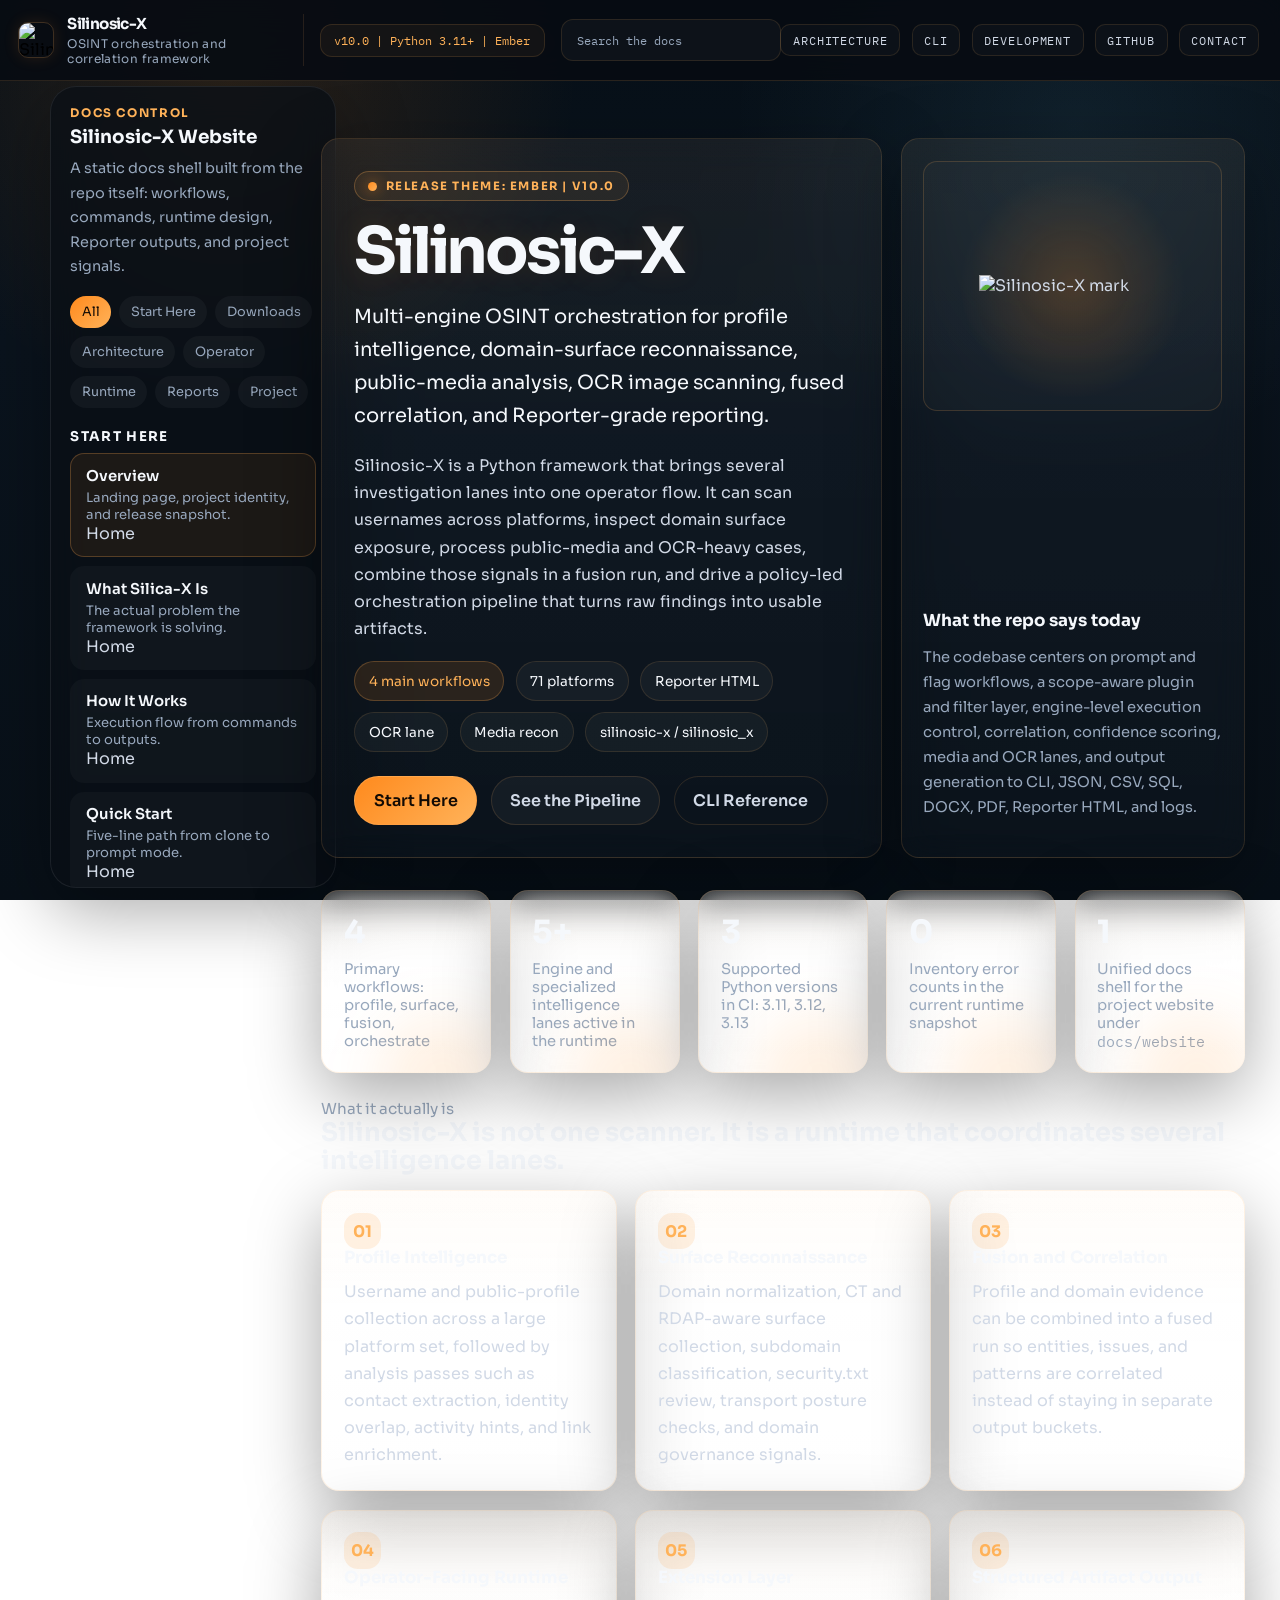
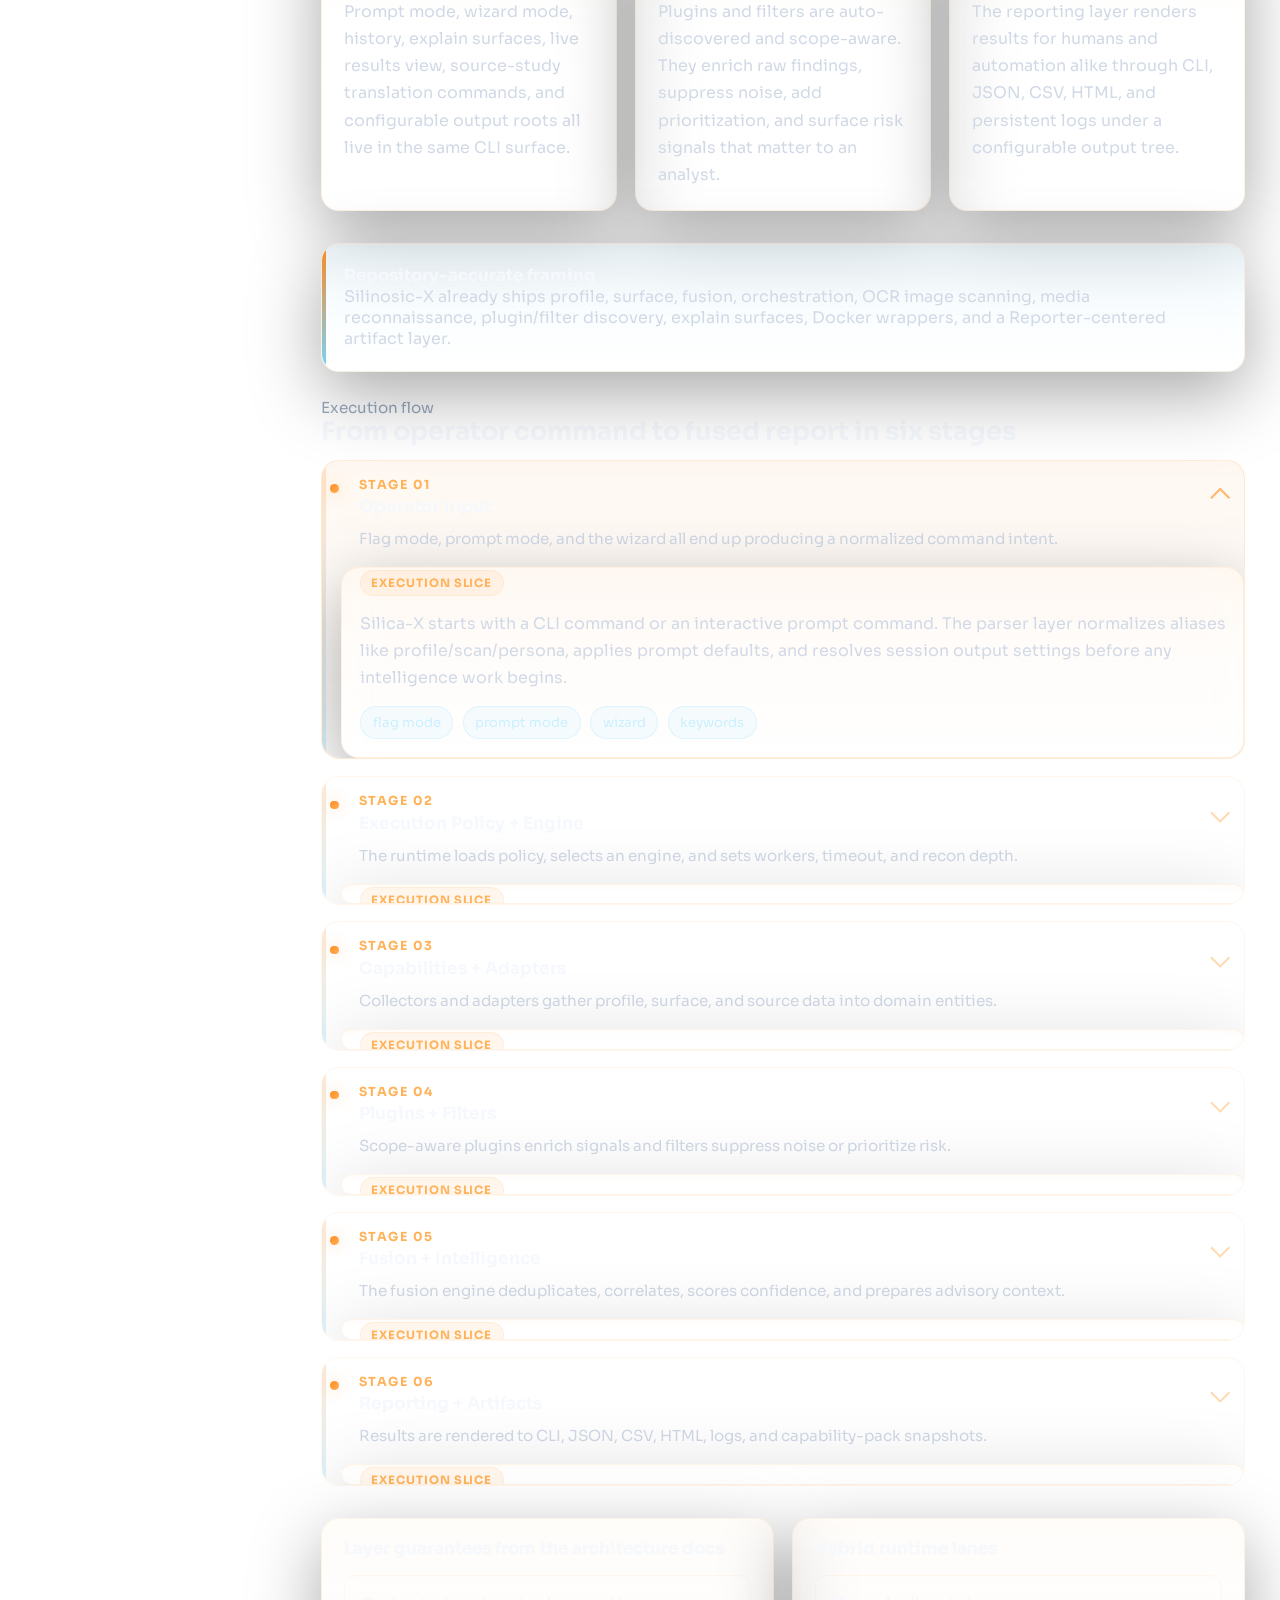
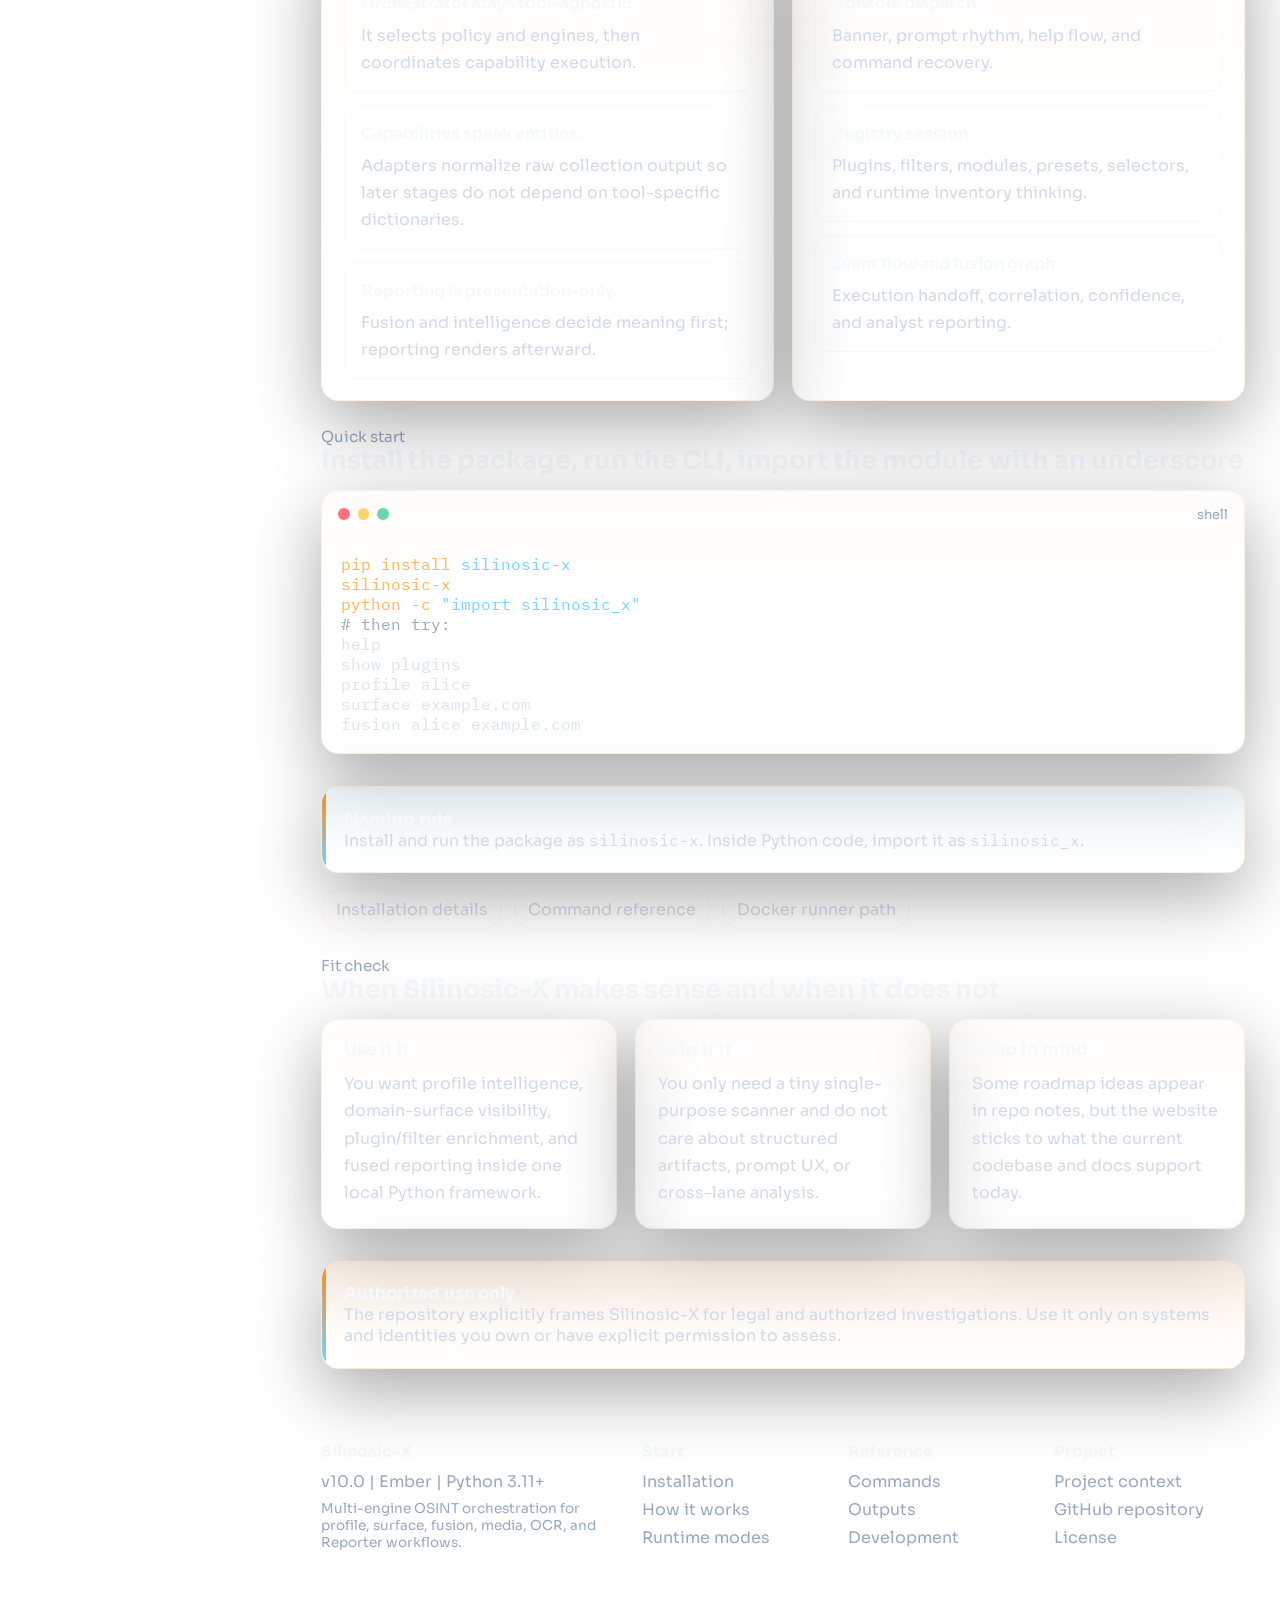
==== commit 80543be7: "Rename project references in docs/website/index.html" ====
--- a/docs/website/index.html
+++ b/docs/website/index.html
@@ -3,19 +3,19 @@
 <head>
 <meta charset="UTF-8">
 <meta name="viewport" content="width=device-width, initial-scale=1.0">
-<title>Overview | Silica-X</title>
-<meta name="description" content="Silica-X is a multi-engine OSINT framework for profile intelligence, domain-surface reconnaissance, and fused correlation reporting.">
-<link rel="canonical" href="https://voltsparx.github.io/Silica-X/">
+<title>Overview | Silinosic-X</title>
+<meta name="description" content="Silinosic-X is a multi-engine OSINT framework for profile intelligence, domain-surface reconnaissance, and fused correlation reporting.">
+<link rel="canonical" href="https://voltsparx.github.io/Silinosic-X/">
 <meta property="og:type" content="website">
-<meta property="og:site_name" content="Silica-X">
-<meta property="og:title" content="Overview | Silica-X">
-<meta property="og:description" content="Static project docs for the Silica-X OSINT framework.">
-<meta property="og:url" content="https://voltsparx.github.io/Silica-X/">
-<meta property="og:image" content="https://raw.githubusercontent.com/voltsparx/Silica-X/main/docs/website/web_assets/media/silica-x-web.png">
+<meta property="og:site_name" content="Silinosic-X">
+<meta property="og:title" content="Overview | Silinosic-X">
+<meta property="og:description" content="Static project docs for the Silinosic-X OSINT framework.">
+<meta property="og:url" content="https://voltsparx.github.io/Silinosic-X/">
+<meta property="og:image" content="https://raw.githubusercontent.com/voltsparx/Silinosic-X/main/docs/website/web_assets/media/silinosic-x-web.png">
 <meta name="twitter:card" content="summary_large_image">
-<meta name="twitter:title" content="Overview | Silica-X">
+<meta name="twitter:title" content="Overview | Silinosic-X">
 <meta name="twitter:description" content="Multi-engine OSINT orchestration for profile, surface, fusion, and orchestration workflows.">
-<meta name="twitter:image" content="https://raw.githubusercontent.com/voltsparx/Silica-X/main/docs/website/web_assets/media/silica-x-web.png">
+<meta name="twitter:image" content="https://raw.githubusercontent.com/voltsparx/Silinosic-X/main/docs/website/web_assets/media/silinosic-x-web.png">
 <link rel="preconnect" href="https://fonts.googleapis.com">
 <link rel="preconnect" href="https://fonts.gstatic.com" crossorigin>
 <link href="https://fonts.googleapis.com/css2?family=IBM+Plex+Mono:wght@400;500;600&family=Sora:wght@400;500;600;700;800&display=swap" rel="stylesheet">
@@ -27,18 +27,18 @@
 <link rel="stylesheet" href="css/components/modules.css">
 <link rel="stylesheet" href="css/components/development.css">
 <link rel="stylesheet" href="css/layout/responsive.css">
-<link rel="icon" href="web_assets/media/silica-x-favicon.ico" sizes="any">
+<link rel="icon" href="web_assets/media/silinosic-x-favicon.ico" sizes="any">
 </head>
 <body data-page="index.html" data-default-section="home">
 <header id="topbar">
-  <button id="topbar-brand" type="button" aria-label="Silica-X brand console trigger">
-    <img src="web_assets/media/silica-x-web.png" alt="Silica-X logo">
+  <button id="topbar-brand" type="button" aria-label="Silinosic-X brand console trigger">
+    <img src="web_assets/media/silinosic-x-web.png" alt="Silinosic-X logo">
     <span id="topbar-brand-text">
-      <span id="topbar-name">Silica-X</span>
+      <span id="topbar-name">Silinosic-X</span>
       <span id="topbar-tagline">OSINT orchestration and correlation framework</span>
     </span>
   </button>
-  <div id="topbar-version">v9.3.0 · Python 3.11+ · Ember</div>
+  <div id="topbar-version">v10.0 | Python 3.11+ | Ember</div>
   <div class="topbar-search">
     <input id="docs-search-input" type="search" placeholder="Search the docs">
     <div id="docs-search-results" class="topbar-search-results" hidden></div>
@@ -47,7 +47,7 @@
     <a href="workflow.html#pipeline">Architecture</a>
     <a href="cli-reference.html#commands">CLI</a>
     <a href="development.html#development-home">Development</a>
-    <a href="https://github.com/voltsparx/Silica-X" target="_blank" rel="noreferrer">GitHub</a>
+    <a href="https://github.com/voltsparx/Silinosic-X" target="_blank" rel="noreferrer">GitHub</a>
     <div class="contact-wrap">
       <button id="contact-toggle" class="contact-toggle" type="button" aria-expanded="false">Contact</button>
       <div id="contact-popover" class="contact-popover" hidden>
@@ -62,8 +62,8 @@
 <nav id="sidebar" aria-label="Documentation navigation">
   <div class="sidebar-panel-head">
     <div class="sidebar-kicker">Docs Control</div>
-    <h2 class="sidebar-title">Silica-X Website</h2>
-    <p class="sidebar-note">A static docs shell built from the repo itself: workflows, commands, runtime design, outputs, and project signals.</p>
+    <h2 class="sidebar-title">Silinosic-X Website</h2>
+    <p class="sidebar-note">A static docs shell built from the repo itself: workflows, commands, runtime design, Reporter outputs, and project signals.</p>
   </div>
   <div id="sidebar-tabs" class="sidebar-tabs" role="tablist" aria-label="Documentation groups"></div>
   <div id="sidebar-nav"></div>
@@ -74,17 +74,17 @@
   <section id="home" class="page-section section-anchor">
     <div class="hero-grid">
       <article class="hero-card">
-        <div class="eyebrow">Release Theme: Ember</div>
-        <h1 class="hero-title">Silica-X</h1>
-        <p class="hero-subtitle">Multi-engine OSINT orchestration for profile intelligence, domain-surface reconnaissance, fused correlation, and structured reporting.</p>
-        <p class="hero-copy">Silica-X is a Python framework that brings several investigation lanes into one operator flow. It can scan usernames across platforms, inspect domain surface exposure, combine those signals in a fusion run, and drive a policy-led orchestration pipeline that turns raw findings into usable artifacts.</p>
+        <div class="eyebrow">Release Theme: Ember | v10.0</div>
+        <h1 class="hero-title">Silinosic-X</h1>
+        <p class="hero-subtitle">Multi-engine OSINT orchestration for profile intelligence, domain-surface reconnaissance, public-media analysis, OCR image scanning, fused correlation, and Reporter-grade reporting.</p>
+        <p class="hero-copy">Silinosic-X is a Python framework that brings several investigation lanes into one operator flow. It can scan usernames across platforms, inspect domain surface exposure, process public-media and OCR-heavy cases, combine those signals in a fusion run, and drive a policy-led orchestration pipeline that turns raw findings into usable artifacts.</p>
         <div class="badge-row">
           <span class="badge is-accent">4 main workflows</span>
-          <span class="badge">70 platforms</span>
-          <span class="badge">20 plugins</span>
-          <span class="badge">17 filters</span>
-          <span class="badge">567 modules in catalog</span>
-          <span class="badge">165 tests passing</span>
+          <span class="badge">71 platforms</span>
+          <span class="badge">Reporter HTML</span>
+          <span class="badge">OCR lane</span>
+          <span class="badge">Media recon</span>
+          <span class="badge">silinosic-x / silinosic_x</span>
         </div>
         <div class="cta-row">
           <a class="btn btn-primary" href="getting-started.html#install">Start Here</a>
@@ -94,18 +94,18 @@
       </article>
       <article class="hero-card hero-logo-card">
         <div class="hero-logo-frame">
-          <img src="web_assets/media/silica-x-web.png" alt="Silica-X mark">
+          <img src="web_assets/media/silinosic-x-web.png" alt="Silinosic-X mark">
         </div>
         <div>
           <div class="card-title">What the repo says today</div>
-          <p class="hero-logo-note">The codebase centers on prompt and flag workflows, a scope-aware plugin and filter layer, engine-level execution control, correlation, confidence scoring, and output generation to CLI, JSON, CSV, HTML, and logs.</p>
+          <p class="hero-logo-note">The codebase centers on prompt and flag workflows, a scope-aware plugin and filter layer, engine-level execution control, correlation, confidence scoring, media and OCR lanes, and output generation to CLI, JSON, CSV, SQL, DOCX, PDF, Reporter HTML, and logs.</p>
         </div>
       </article>
     </div>
 
     <div class="stats-grid section-block">
       <article class="metric-card"><span class="metric-value">4</span><span class="metric-label">Primary workflows: profile, surface, fusion, orchestrate</span></article>
-      <article class="metric-card"><span class="metric-value">5</span><span class="metric-label">Native engine lanes listed in hybrid architecture docs</span></article>
+      <article class="metric-card"><span class="metric-value">5+</span><span class="metric-label">Engine and specialized intelligence lanes active in the runtime</span></article>
       <article class="metric-card"><span class="metric-value">3</span><span class="metric-label">Supported Python versions in CI: 3.11, 3.12, 3.13</span></article>
       <article class="metric-card"><span class="metric-value">0</span><span class="metric-label">Inventory error counts in the current runtime snapshot</span></article>
       <article class="metric-card"><span class="metric-value">1</span><span class="metric-label">Unified docs shell for the project website under <span class="mono">docs/website</span></span></article>
@@ -116,7 +116,7 @@
     <div class="section-head">
       <div>
         <div class="section-kicker">What it actually is</div>
-        <h2 class="section-title">Silica-X is not one scanner. It is a runtime that coordinates several intelligence lanes.</h2>
+        <h2 class="section-title">Silinosic-X is not one scanner. It is a runtime that coordinates several intelligence lanes.</h2>
       </div>
     </div>
     <div class="card-grid">
@@ -165,7 +165,7 @@
     </div>
     <div class="callout callout-info section-block">
       <div class="callout-title">Repository-accurate framing</div>
-      Silica-X already ships profile, surface, fusion, orchestration, plugin/filter discovery, explain surfaces, Docker wrappers, and typed test automation. Some deeper ideas in planning notes, like broader vulnerability mapping and richer teaching layers, are still roadmap material rather than current runtime claims.
+      Silinosic-X already ships profile, surface, fusion, orchestration, OCR image scanning, media reconnaissance, plugin/filter discovery, explain surfaces, Docker wrappers, and a Reporter-centered artifact layer.
     </div>
   </section>
 
@@ -177,7 +177,7 @@
       </div>
     </div>
     <div class="pipeline-grid">
-      <div id="home-workflow-rail" class="workflow-rail" aria-label="Silica-X workflow stages"></div>
+      <div id="home-workflow-rail" class="workflow-rail" aria-label="Silinosic-X workflow stages"></div>
     </div>
     <div class="grid-2 section-block">
       <article class="panel">
@@ -213,9 +213,9 @@
         <span class="code-dot"></span>
         <span class="code-lang">shell</span>
       </div>
-      <pre class="code-body"><span class="cmd">pip install</span> <span class="arg">silica-x</span>
-<span class="cmd">silica-x</span>
-<span class="cmd">python -c</span> <span class="arg">"import silica_x"</span>
+      <pre class="code-body"><span class="cmd">pip install</span> <span class="arg">silinosic-x</span>
+<span class="cmd">silinosic-x</span>
+<span class="cmd">python -c</span> <span class="arg">"import silinosic_x"</span>
 <span class="muted"># then try:</span>
 help
 show plugins
@@ -225,7 +225,7 @@
     </article>
     <div class="callout callout-info section-block">
       <div class="callout-title">Naming rule</div>
-      Install and run the package as <span class="mono">silica-x</span>. Inside Python code, import it as <span class="mono">silica_x</span>.
+      Install and run the package as <span class="mono">silinosic-x</span>. Inside Python code, import it as <span class="mono">silinosic_x</span>.
     </div>
     <div class="section-links">
       <a class="section-link" href="getting-started.html#install">Installation details</a>
@@ -238,7 +238,7 @@
     <div class="section-head">
       <div>
         <div class="section-kicker">Fit check</div>
-        <h2 class="section-title">When Silica-X makes sense and when it does not</h2>
+        <h2 class="section-title">When Silinosic-X makes sense and when it does not</h2>
       </div>
     </div>
     <div class="grid-3">
@@ -263,7 +263,7 @@
     </div>
     <div class="callout callout-warn section-block">
       <div class="callout-title">Authorized use only</div>
-      The repository explicitly frames Silica-X for legal and authorized investigations. Use it only on systems and identities you own or have explicit permission to assess.
+      The repository explicitly frames Silinosic-X for legal and authorized investigations. Use it only on systems and identities you own or have explicit permission to assess.
     </div>
   </section>
 </main>
@@ -271,9 +271,9 @@
 <footer class="footer shell">
   <div class="footer-grid">
     <div>
-      <div class="footer-title">Silica-X</div>
-      <div>v9.3.0 · Ember · Python 3.11+</div>
-      <div class="tiny" style="margin-top: 0.5rem;">Multi-engine OSINT orchestration for profile, surface, fusion, and reporting workflows.</div>
+      <div class="footer-title">Silinosic-X</div>
+      <div>v10.0 | Ember | Python 3.11+</div>
+      <div class="tiny" style="margin-top: 0.5rem;">Multi-engine OSINT orchestration for profile, surface, fusion, media, OCR, and Reporter workflows.</div>
     </div>
     <div>
       <div class="footer-title">Start</div>
@@ -290,8 +290,8 @@
     <div>
       <div class="footer-title">Project</div>
       <a class="footer-link" href="project.html#author">Project context</a>
-      <a class="footer-link" href="https://github.com/voltsparx/Silica-X" target="_blank" rel="noreferrer">GitHub repository</a>
-      <a class="footer-link" href="https://raw.githubusercontent.com/voltsparx/Silica-X/main/LICENSE" target="_blank" rel="noreferrer">License</a>
+      <a class="footer-link" href="https://github.com/voltsparx/Silinosic-X" target="_blank" rel="noreferrer">GitHub repository</a>
+      <a class="footer-link" href="https://raw.githubusercontent.com/voltsparx/Silinosic-X/main/LICENSE" target="_blank" rel="noreferrer">License</a>
     </div>
   </div>
 </footer>
@@ -306,3 +306,4 @@
 <script src="js/bootstrap/app.js"></script>
 </body>
 </html>
+
--- a/docs/website/css/core/base.css
+++ b/docs/website/css/core/base.css
@@ -44,9 +44,8 @@
   color: var(--text-1);
   font-family: "Sora", sans-serif;
   background:
-    radial-gradient(circle at 18% 8%, rgba(255, 138, 29, 0.17), transparent 24%),
-    radial-gradient(circle at 84% 14%, rgba(115, 212, 255, 0.1), transparent 24%),
-    linear-gradient(90deg, transparent 0 7%, var(--scanline) 7% 7.1%, transparent 7.1% 13%, var(--scanline) 13% 13.1%, transparent 13.1% 100%),
+    radial-gradient(circle at 18% 8%, rgba(255, 138, 29, 0.14), transparent 26%),
+    radial-gradient(circle at 84% 14%, rgba(115, 212, 255, 0.08), transparent 26%),
     linear-gradient(180deg, #071018 0%, #0a131d 38%, #081018 100%);
   background-attachment: fixed;
   overflow-x: hidden;
@@ -62,23 +61,15 @@
 }
 
 body::before {
-  background:
-    linear-gradient(90deg, transparent 0 12%, var(--circuit) 12% 12.14%, transparent 12.14% 24%, var(--circuit) 24% 24.14%, transparent 24.14% 100%),
-    linear-gradient(180deg, transparent 0 18%, var(--circuit) 18% 18.14%, transparent 18.14% 38%, var(--circuit) 38% 38.14%, transparent 38.14% 100%),
-    radial-gradient(circle at 12% 18%, var(--circuit-strong) 0 2px, transparent 2px),
-    radial-gradient(circle at 24% 38%, var(--circuit) 0 2px, transparent 2px),
-    radial-gradient(circle at 76% 22%, var(--circuit) 0 2px, transparent 2px),
-    radial-gradient(circle at 88% 68%, var(--circuit-strong) 0 2px, transparent 2px);
-  mask-image: linear-gradient(180deg, rgba(0, 0, 0, 0.78), rgba(0, 0, 0, 0.34));
-  opacity: 0.92;
+  display: none;
 }
 
 body::after {
   background:
-    radial-gradient(circle at 20% 10%, rgba(255, 138, 29, 0.17), transparent 0 18%),
-    radial-gradient(circle at 80% 80%, rgba(255, 138, 29, 0.1), transparent 0 16%),
-    radial-gradient(circle at 72% 8%, rgba(115, 212, 255, 0.08), transparent 0 14%);
-  filter: blur(36px);
+    radial-gradient(circle at 20% 10%, rgba(255, 138, 29, 0.13), transparent 0 18%),
+    radial-gradient(circle at 80% 80%, rgba(255, 138, 29, 0.08), transparent 0 16%),
+    radial-gradient(circle at 72% 8%, rgba(115, 212, 255, 0.06), transparent 0 14%);
+  filter: blur(40px);
 }
 
 img {
@@ -274,7 +265,7 @@
 }
 
 .hero-logo-card {
-  padding: 1.5rem;
+  padding: 1.35rem;
   display: flex;
   flex-direction: column;
   justify-content: space-between;
@@ -283,100 +274,35 @@
 }
 
 .hero-logo-frame {
-  position: relative;
-  isolation: isolate;
   display: grid;
   place-items: center;
+  padding: 1.1rem;
+  min-height: 250px;
   border-radius: calc(var(--radius-md) - 4px);
   overflow: hidden;
   border: 1px solid rgba(255, 171, 86, 0.18);
   background: radial-gradient(circle at center, rgba(255, 138, 29, 0.2), transparent 58%), rgba(255, 255, 255, 0.02);
 }
 
-.hero-logo-frame::before,
-.hero-logo-frame::after {
-  content: "";
-  position: absolute;
-  left: 50%;
-  top: 50%;
-  opacity: 0;
-  pointer-events: none;
-  transition: opacity 220ms ease, transform 220ms ease, filter 220ms ease;
-}
-
-.hero-logo-frame::before {
-  width: 88px;
-  height: 88px;
-  border-radius: 999px;
-  transform: translate(-50%, -50%) scale(0.76);
-  background:
-    radial-gradient(circle at center, rgba(255, 214, 150, 0.88) 0 11%, rgba(255, 138, 29, 0.48) 28%, rgba(255, 138, 29, 0.14) 52%, transparent 74%);
-  box-shadow:
-    0 0 0 1px rgba(255, 176, 90, 0.16),
-    0 0 20px rgba(255, 138, 29, 0.24);
-  z-index: 0;
-}
-
-.hero-logo-frame::after {
-  width: 80%;
-  height: 80%;
-  transform: translate(-50%, -50%) scale(0.9);
-  background:
-    linear-gradient(90deg, transparent 0 16%, rgba(255, 176, 90, 0.32) 16% 16.8%, transparent 16.8% 34%, rgba(255, 176, 90, 0.18) 34% 34.8%, transparent 34.8% 100%),
-    linear-gradient(180deg, transparent 0 18%, rgba(255, 176, 90, 0.26) 18% 18.8%, transparent 18.8% 42%, rgba(255, 176, 90, 0.16) 42% 42.8%, transparent 42.8% 100%),
-    radial-gradient(circle at 26% 35%, rgba(255, 186, 112, 0.85) 0 2px, transparent 2px),
-    radial-gradient(circle at 72% 64%, rgba(255, 186, 112, 0.65) 0 2px, transparent 2px),
-    radial-gradient(circle at 54% 22%, rgba(255, 186, 112, 0.45) 0 2px, transparent 2px);
-  filter: drop-shadow(0 0 7px rgba(255, 138, 29, 0.16));
-  z-index: 0;
-}
-
 .hero-logo-frame img,
 #topbar-brand img {
-  transition: transform 180ms ease, filter 180ms ease;
+  transition: transform 240ms cubic-bezier(0.22, 1, 0.36, 1), filter 240ms ease;
 }
 
 .hero-logo-frame img {
   cursor: pointer;
+  width: min(230px, 72%);
+  max-width: 100%;
+  height: auto;
   transform-origin: center;
-  position: relative;
-  z-index: 1;
 }
 
 .hero-logo-frame img.egg-hero-spin {
-  animation: egg-hero-spin 620ms cubic-bezier(0.22, 1, 0.36, 1) 1;
+  animation: egg-hero-spin 560ms cubic-bezier(0.22, 1, 0.36, 1) 1;
 }
 
 .hero-logo-frame img.egg-hero-hidden {
   opacity: 0;
-}
-
-.hero-logo-frame.egg-circuit-live::before,
-.hero-logo-frame.egg-circuit-live::after {
-  opacity: 1;
-}
-
-.hero-logo-frame.egg-circuit-live::before {
-  transform: translate(-50%, -50%) scale(1);
-}
-
-.hero-logo-frame.egg-circuit-live::after {
-  transform: translate(-50%, -50%) scale(1);
-}
-
-.hero-logo-frame.egg-circuit-armed::before,
-.hero-logo-frame.egg-circuit-armed::after {
-  opacity: 1;
-}
-
-.hero-logo-frame.egg-circuit-armed::before {
-  animation: egg-circuit-core 1.1s ease-in-out infinite alternate;
-  filter: drop-shadow(0 0 18px rgba(255, 138, 29, 0.4));
-}
-
-.hero-logo-frame.egg-circuit-armed::after {
-  animation: egg-circuit-grid 1.5s linear infinite;
-  filter: drop-shadow(0 0 14px rgba(255, 138, 29, 0.34));
 }
 
 .egg-ninja-star-shell {
@@ -391,41 +317,31 @@
   height: 100%;
   transform-origin: center;
   will-change: transform, filter;
-  filter: drop-shadow(0 0 24px rgba(255, 138, 29, 0.42));
+  filter: drop-shadow(0 0 18px rgba(255, 138, 29, 0.32));
 }
 
 .egg-ninja-star.egg-ninja-charge {
-  animation: egg-ninja-charge 180ms linear infinite;
+  animation: egg-ninja-charge 280ms linear infinite;
 }
 
 .egg-logo-pulse {
-  animation: egg-logo-pulse 820ms cubic-bezier(0.16, 1, 0.3, 1) 1;
+  animation: egg-logo-pulse 680ms cubic-bezier(0.22, 1, 0.36, 1) 1;
 }
 
 @keyframes egg-hero-spin {
   0% { transform: rotate(0deg) scale(1); filter: drop-shadow(0 0 0 rgba(255, 138, 29, 0)); }
-  38% { transform: rotate(420deg) scale(1.06); filter: drop-shadow(0 0 14px rgba(255, 138, 29, 0.45)); }
-  100% { transform: rotate(720deg) scale(1); filter: drop-shadow(0 0 0 rgba(255, 138, 29, 0)); }
-}
-
-@keyframes egg-circuit-core {
-  from { transform: translate(-50%, -50%) scale(1); opacity: 0.94; }
-  to { transform: translate(-50%, -50%) scale(1.08); opacity: 1; }
-}
-
-@keyframes egg-circuit-grid {
-  from { transform: translate(-50%, -50%) scale(1) rotate(0deg); }
-  to { transform: translate(-50%, -50%) scale(1.04) rotate(12deg); }
+  45% { transform: rotate(210deg) scale(1.03); filter: drop-shadow(0 0 10px rgba(255, 138, 29, 0.28)); }
+  100% { transform: rotate(360deg) scale(1); filter: drop-shadow(0 0 0 rgba(255, 138, 29, 0)); }
 }
 
 @keyframes egg-ninja-charge {
-  from { transform: rotate(0deg) scale(1.02); filter: drop-shadow(0 0 12px rgba(255, 138, 29, 0.34)); }
-  to { transform: rotate(1080deg) scale(1.08); filter: drop-shadow(0 0 30px rgba(255, 138, 29, 0.58)); }
+  from { transform: rotate(0deg) scale(1.01); filter: drop-shadow(0 0 10px rgba(255, 138, 29, 0.26)); }
+  to { transform: rotate(720deg) scale(1.05); filter: drop-shadow(0 0 18px rgba(255, 138, 29, 0.4)); }
 }
 
 @keyframes egg-logo-pulse {
   0% { transform: scale(1) rotate(0deg); filter: drop-shadow(0 0 0 rgba(255, 138, 29, 0)); }
-  35% { transform: scale(1.08) rotate(7deg); filter: drop-shadow(0 0 16px rgba(255, 138, 29, 0.55)); }
+  40% { transform: scale(1.03) rotate(3deg); filter: drop-shadow(0 0 10px rgba(255, 138, 29, 0.32)); }
   100% { transform: scale(1) rotate(0deg); filter: drop-shadow(0 0 0 rgba(255, 138, 29, 0)); }
 }
 
@@ -847,10 +763,7 @@
 }
 
 body.egg-blueprint::before {
-  opacity: 1;
-  background:
-    linear-gradient(90deg, transparent 0 10%, rgba(255, 210, 154, 0.085) 10% 10.12%, transparent 10.12% 24%, rgba(255, 210, 154, 0.085) 24% 24.12%, transparent 24.12% 100%),
-    linear-gradient(180deg, transparent 0 16%, rgba(255, 210, 154, 0.085) 16% 16.12%, transparent 16.12% 34%, rgba(255, 210, 154, 0.085) 34% 34.12%, transparent 34.12% 100%);
+  display: none;
 }
 
 body.egg-overdrive::after {
--- a/docs/website/css/layout/topbar.css
+++ b/docs/website/css/layout/topbar.css
@@ -1,16 +1,18 @@
 #topbar {
-  position: sticky;
+  position: fixed;
   top: 0;
+  left: 0;
+  right: 0;
   z-index: 50;
   display: grid;
-  grid-template-columns: auto auto minmax(220px, 1fr) auto;
+  grid-template-columns: minmax(240px, var(--sidebar-width)) auto minmax(220px, 1fr) auto;
   align-items: center;
   gap: 1rem;
   min-height: var(--topbar-height);
-  padding: 1rem 1.4rem;
-  background: rgba(8, 12, 18, 0.78);
-  border-bottom: 1px solid rgba(255, 255, 255, 0.08);
-  backdrop-filter: blur(20px);
+  padding: 0.9rem 1.3rem 0.9rem 1.1rem;
+  background: rgba(7, 12, 18, 0.9);
+  border-bottom: 1px solid rgba(255, 176, 90, 0.14);
+  backdrop-filter: blur(18px);
 }
 
 #topbar-brand {
@@ -18,14 +20,20 @@
   align-items: center;
   gap: 0.85rem;
   min-width: 0;
+  padding: 0;
+  padding-right: 1.15rem;
+  border-right: 1px solid rgba(255, 176, 90, 0.12);
+  background: transparent;
+  text-align: left;
 }
 
 #topbar-brand img {
-  width: 52px;
-  height: 52px;
+  width: 36px;
+  height: 36px;
   object-fit: cover;
-  border-radius: 16px;
+  border-radius: 10px;
   border: 1px solid rgba(255, 171, 86, 0.22);
+  box-shadow: 0 0 16px rgba(255, 138, 29, 0.12);
 }
 
 #topbar-brand-text {
@@ -38,21 +46,24 @@
   color: var(--text-0);
   font-weight: 700;
   letter-spacing: -0.04em;
+  font-size: 0.95rem;
 }
 
 #topbar-tagline {
   color: var(--text-2);
-  font-size: 0.82rem;
+  font-size: 0.75rem;
+  letter-spacing: 0.03em;
 }
 
 #topbar-version {
   justify-self: start;
-  padding: 0.55rem 0.9rem;
-  border-radius: 999px;
-  border: 1px solid rgba(255, 171, 86, 0.18);
-  background: rgba(255, 171, 86, 0.08);
+  padding: 0.5rem 0.85rem;
+  border-radius: 12px;
+  border: 1px solid rgba(255, 171, 86, 0.14);
+  background: rgba(255, 171, 86, 0.05);
   color: var(--ember-2);
-  font-size: 0.82rem;
+  font-family: "IBM Plex Mono", monospace;
+  font-size: 0.74rem;
   white-space: nowrap;
 }
 
@@ -60,14 +71,21 @@
   display: flex;
   align-items: center;
   justify-content: flex-end;
-  gap: 1rem;
+  gap: 0.7rem;
   min-width: 0;
 }
 
 #topbar-links > a,
 .contact-toggle {
   color: var(--text-1);
-  font-size: 0.92rem;
+  font-family: "IBM Plex Mono", monospace;
+  font-size: 0.72rem;
+  text-transform: uppercase;
+  letter-spacing: 0.08em;
+  padding: 0.45rem 0.72rem;
+  border: 1px solid rgba(255, 176, 90, 0.12);
+  border-radius: 10px;
+  background: rgba(255, 255, 255, 0.025);
 }
 
 .contact-wrap {
@@ -75,8 +93,7 @@
 }
 
 .contact-toggle {
-  padding: 0.35rem 0.2rem;
-  background: transparent;
+  background: rgba(255, 255, 255, 0.025);
 }
 
 .contact-popover {
@@ -88,8 +105,8 @@
   min-width: 230px;
   padding: 0.9rem;
   border-radius: 14px;
-  border: 1px solid rgba(255, 255, 255, 0.08);
-  background: rgba(12, 19, 28, 0.96);
+  border: 1px solid rgba(255, 176, 90, 0.12);
+  background: rgba(9, 16, 24, 0.98);
   box-shadow: var(--shadow);
 }
 
@@ -111,12 +128,14 @@
 
 .topbar-search input {
   width: 100%;
-  min-height: 46px;
-  padding: 0.8rem 0.95rem;
-  border-radius: 999px;
-  border: 1px solid rgba(255, 255, 255, 0.1);
-  background: rgba(255, 255, 255, 0.04);
-  color: var(--text-0);
+  min-height: 42px;
+  padding: 0.78rem 0.95rem;
+  border-radius: 12px;
+  border: 1px solid rgba(255, 176, 90, 0.12);
+  background: rgba(255, 255, 255, 0.03);
+  color: var(--text-0);
+  font-family: "IBM Plex Mono", monospace;
+  font-size: 0.74rem;
 }
 
 .topbar-search input::placeholder {
@@ -131,9 +150,9 @@
   display: grid;
   gap: 0.5rem;
   padding: 0.75rem;
-  border-radius: 18px;
-  background: rgba(10, 15, 22, 0.98);
-  border: 1px solid rgba(255, 255, 255, 0.09);
+  border-radius: 16px;
+  background: rgba(9, 16, 24, 0.98);
+  border: 1px solid rgba(255, 176, 90, 0.12);
   box-shadow: var(--shadow);
 }
 
@@ -146,7 +165,7 @@
   padding: 0.8rem 0.9rem;
   border-radius: 12px;
   border: 1px solid transparent;
-  background: rgba(255, 255, 255, 0.03);
+  background: rgba(255, 255, 255, 0.025);
 }
 
 .search-result:hover,
@@ -170,8 +189,12 @@
 #menu-toggle {
   display: none;
   padding: 0.75rem 0.95rem;
-  border-radius: 999px;
-  background: rgba(255, 255, 255, 0.06);
-  color: var(--text-0);
-}
-
+  border-radius: 10px;
+  border: 1px solid rgba(255, 176, 90, 0.12);
+  background: rgba(255, 255, 255, 0.03);
+  color: var(--text-0);
+  font-family: "IBM Plex Mono", monospace;
+  font-size: 0.72rem;
+  letter-spacing: 0.08em;
+  text-transform: uppercase;
+}
